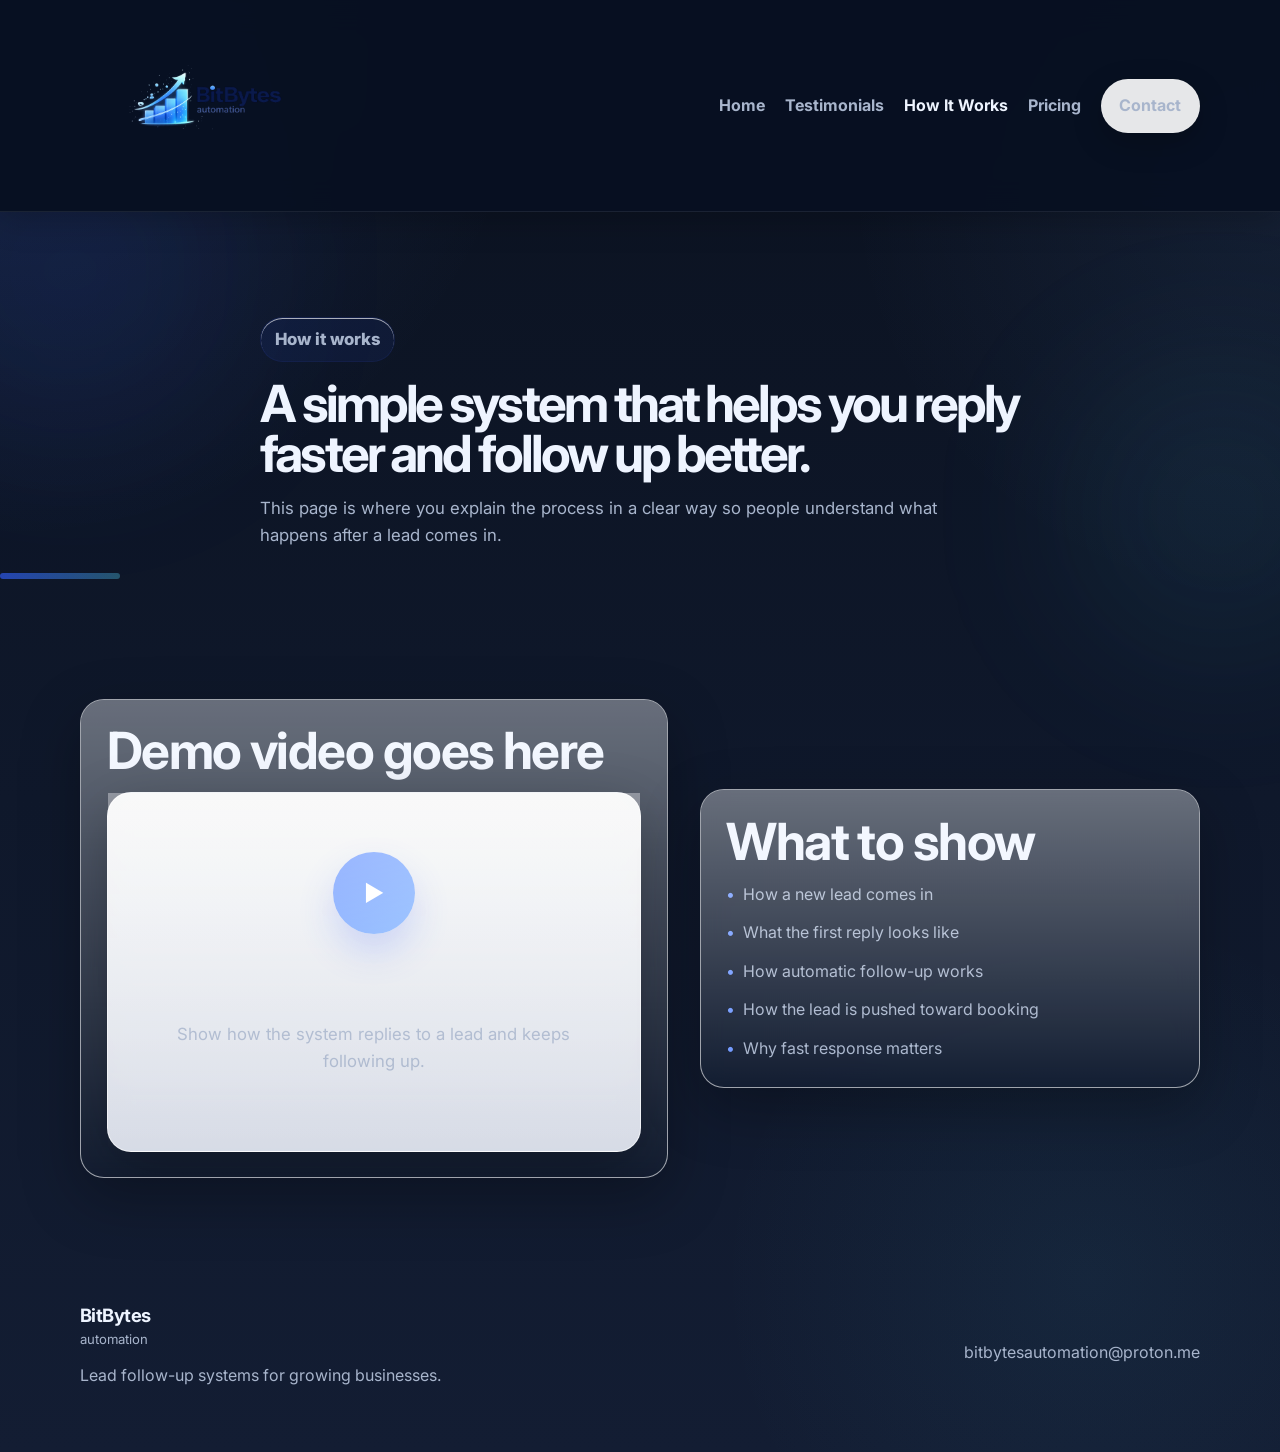
==== case-study.html @ 9798fd9c "Update case-study.html" ====
<!DOCTYPE html>
<html lang="en">
<head>
  <meta charset="UTF-8" />
  <meta name="viewport" content="width=device-width, initial-scale=1.0" />
  <title>How It Works | BitBytes Automation</title>
  <meta name="description" content="See how BitBytes Automation helps businesses reply faster and follow up with new leads automatically." />
  <link rel="preconnect" href="https://fonts.googleapis.com">
  <link rel="preconnect" href="https://fonts.gstatic.com" crossorigin>
  <link href="https://fonts.googleapis.com/css2?family=Inter:wght@400;500;600;700;800&display=swap" rel="stylesheet">
  <link rel="stylesheet" href="assets/css/styles.css" />
</head>
<body>
  <header class="site-header">
    <div class="container nav-wrap">
      <a class="brand" href="index.html" aria-label="BitBytes Automation home">
        <img src="assets/images/logo.png" alt="BitBytes Automation logo" class="brand-logo" />
      </a>
      <nav class="nav">
        <a href="index.html">Home</a>
        <a href="testimonials.html">Testimonials</a>
        <a href="case-study.html" class="active">How It Works</a>
        <a href="pricing.html">Pricing</a>
        <a href="contact.html" class="nav-cta">Contact</a>
</nav>
    </div>
  </header>

  <main class="page-main">
    <section class="page-hero">
      <div class="container narrow">
        <p class="eyebrow">How it works</p>
        <h1>A simple system that helps you reply faster and follow up better.</h1>
        <p>This page is where you explain the process in a clear way so people understand what happens after a lead comes in.</p>
      </div>
    </section>

    <section class="services">
      <div class="container two-col-detail">
        <div class="detail-card">
          <h2>Demo video goes here</h2>
          <div class="video-placeholder tall">
            <div class="play-button">▶</div>
            <p>Show how the system replies to a lead and keeps following up.</p>
          </div>
        </div>
        <div class="detail-card">
          <h2>What to show</h2>
          <ul class="detail-list">
            <li>How a new lead comes in</li>
            <li>What the first reply looks like</li>
            <li>How automatic follow-up works</li>
            <li>How the lead is pushed toward booking</li>
            <li>Why fast response matters</li>
          </ul>
        </div>
      </div>
    </section>
  </main>

  <footer class="site-footer">
    <div class="container footer-wrap">
      <div>
        <strong>BitBytes</strong><span class="footer-sub">automation</span>
        <p>Lead follow-up systems for growing businesses.</p>
      </div>
      <div>
        <p><a href="mailto:bitbytesautomation@proton.me">bitbytesautomation@proton.me</a></p>
      </div>
    </div>
  </footer>

  <script src="assets/js/script.js"></script>
</body>
</html>
---- assets/css/styles.css ----
:root {
  --bg: #0d1424;
  --bg-2: #131d33;
  --surface: rgba(21, 31, 52, 0.74);
  --surface-strong: rgba(21, 31, 52, 0.92);
  --surface-solid: #17233c;
  --text: #eef4ff;
  --muted: #a8b5cc;
  --line: rgba(255, 255, 255, 0.08);
  --line-strong: rgba(255, 255, 255, 0.14);
  --accent: #6e97ff;
  --accent-2: #80b3ff;
  --accent-soft: rgba(110, 151, 255, 0.14);
  --accent-soft-2: rgba(128, 179, 255, 0.16);
  --dark: #0f1727;
  --shadow-sm: 0 10px 30px rgba(0, 0, 0, 0.22);
  --shadow: 0 20px 60px rgba(0, 0, 0, 0.28);
  --shadow-lg: 0 30px 90px rgba(0, 0, 0, 0.35);
  --radius-sm: 16px;
  --radius: 24px;
  --radius-lg: 30px;
  --max-width: 1120px;
}

/* Dark mode toggle removed: site now uses the dark theme by default. */

* {
  box-sizing: border-box;
}

html {
  scroll-behavior: smooth;
}

body {
  margin: 0;
  font-family: 'Inter', sans-serif;
  color: var(--text);
  line-height: 1.6;
  background:
    radial-gradient(circle at 0% 0%, rgba(110, 151, 255, 0.12), transparent 28%),
    radial-gradient(circle at 100% 12%, rgba(128, 179, 255, 0.08), transparent 24%),
    radial-gradient(circle at 85% 88%, rgba(81, 203, 238, 0.06), transparent 22%),
    linear-gradient(180deg, #0b1220 0%, #0f182b 55%, #131d33 100%);
  position: relative;
  overflow-x: hidden;
  transition: background 0.3s ease, color 0.3s ease;
}


body::before,
body::after {
  content: "";
  position: fixed;
  z-index: -1;
  border-radius: 50%;
  pointer-events: none;
  filter: blur(90px);
  opacity: 0.55;
}

body::before {
  width: 340px;
  height: 340px;
  top: 100px;
  left: -100px;
  background: rgba(49, 94, 251, 0.18);
}

body::after {
  width: 300px;
  height: 300px;
  right: -90px;
  top: 360px;
  background: rgba(81, 203, 238, 0.14);
}

img {
  max-width: 100%;
  display: block;
}

a {
  color: inherit;
  text-decoration: none;
}

button,
input,
textarea {
  font: inherit;
}

.container {
  width: min(var(--max-width), calc(100% - 2rem));
  margin: 0 auto;
}

.narrow {
  max-width: 760px;
}

/* 🔥 FIX: made header solid and raised z-index so page content no longer shows through while scrolling */
.site-header {
  position: sticky;
  top: 0;
  z-index: 1000;
  backdrop-filter: blur(16px);
  -webkit-backdrop-filter: blur(16px);
  background: rgba(8, 16, 34, 0.96);
  border-bottom: 1px solid rgba(255, 255, 255, 0.08);
  box-shadow: 0 8px 30px rgba(0, 0, 0, 0.22);
  transition: background 0.3s ease, border-color 0.3s ease, box-shadow 0.3s ease;
}

/* 🔥 FIX: kept the dark header fully solid too so dark mode behaves the same */
/* Dark header override no longer needed because dark theme is the default. */

/* 🔥 FIX: gave the header a stable minimum height so the larger logo doesn't crush the nav */
.nav-wrap {
  display: flex;
  align-items: center;
  justify-content: space-between;
  min-height: 130px;
  padding: 1rem 0;
  gap: 1.25rem;
}

.brand {
  display: inline-flex;
  align-items: center;
  gap: 0.75rem;
  flex-shrink: 0;
}

/* 🔥 FIX: kept the logo large, but toned it down slightly so it stays readable with the navigation */
.brand-logo {
  height: clamp(100px, 14vw, 180px);
  width: auto;
  object-fit: contain;
  animation: logoEntrance 0.8s ease both;
  transition: transform 0.25s ease, filter 0.25s ease, opacity 0.25s ease;
  transform-origin: center;
}

/* 🔥 FIX: slightly softened the hover animation so the big logo doesn't feel jumpy */
.brand:hover .brand-logo {
  transform: translateY(-1px) scale(1.03);
  filter: drop-shadow(0 0 14px rgba(49, 94, 251, 0.45));
}


@keyframes logoEntrance {
  0% {
    opacity: 0;
    transform: translateY(-8px) scale(0.96);
  }
  100% {
    opacity: 1;
    transform: translateY(0) scale(1);
  }
}

.brand-main {
  display: block;
  font-size: 1.7rem;
  font-weight: 800;
  letter-spacing: -0.05em;
  line-height: 1;
}

.brand-sub,
.footer-sub {
  display: block;
  font-size: 0.82rem;
  text-transform: lowercase;
  color: var(--muted);
  margin-top: 0.1rem;
  line-height: 1.1;
}

.nav {
  display: flex;
  align-items: center;
  gap: 1.25rem;
  flex-wrap: wrap;
}

.nav a {
  color: var(--muted);
  font-weight: 700;
  transition: color 0.2s ease, transform 0.2s ease;
}

.nav a:hover {
  color: var(--text);
}

.nav a.active {
  color: var(--text);
}

.nav-cta {
  padding: 0.82rem 1.1rem;
  border-radius: 999px;
  background: rgba(255, 255, 255, 0.9);
  border: 1px solid var(--line);
  box-shadow: var(--shadow-sm);
}


/* Dark mode toggle removed. */

main {
  position: relative;
}

.hero,
.page-hero,
.video-intro,
.services,
.process,
.cta-band {
  padding: 5.5rem 0;
}

/* 🔥 FIX: reduced top padding so the hero doesn't get pushed too far down after the taller header fix */
.hero {
  padding-top: 2rem;
}

.hero-grid,
.intro-wrap,
.two-col-detail,
.contact-layout {
  display: grid;
  grid-template-columns: 1.08fr 0.92fr;
  gap: 2rem;
  align-items: center;
}

.hero h1,
.page-hero h1,
.video-intro h2,
.services h2,
.process h2,
.cta-band h2 {
  font-size: clamp(2.35rem, 5vw, 4.6rem);
  line-height: 0.98;
  letter-spacing: -0.06em;
  margin: 0 0 1rem;
}

.page-hero h1,
.video-intro h2,
.services h2,
.process h2,
.cta-band h2 {
  font-size: clamp(2rem, 4vw, 3.25rem);
}

.hero-copy,
.page-hero .narrow {
  position: relative;
  z-index: 1;
}

.eyebrow,
.section-tag {
  display: inline-flex;
  align-items: center;
  gap: 0.5rem;
  color: var(--accent);
  background: rgba(49, 94, 251, 0.08);
  border: 1px solid rgba(49, 94, 251, 0.08);
  border-radius: 999px;
  padding: 0.5rem 0.85rem;
  font-weight: 800;
  margin-bottom: 1rem;
  box-shadow: inset 0 1px 0 rgba(255, 255, 255, 0.65);
}

.section-tag.light {
  color: rgba(255, 255, 255, 0.95);
  background: rgba(255, 255, 255, 0.08);
  border-color: rgba(255, 255, 255, 0.12);
}

.hero-text,
.page-hero p,
.video-intro p,
.services p,
.process p,
.cta-band p {
  color: var(--muted);
  max-width: 62ch;
  font-size: 1.05rem;
}

.hero-actions {
  display: flex;
  gap: 1rem;
  flex-wrap: wrap;
  margin: 1.9rem 0;
}

.btn {
  display: inline-flex;
  align-items: center;
  justify-content: center;
  padding: 0.98rem 1.35rem;
  border-radius: 999px;
  font-weight: 800;
  border: 1px solid transparent;
  transition: transform 0.2s ease, box-shadow 0.2s ease, background 0.2s ease, border-color 0.2s ease;
  cursor: pointer;
  min-height: 52px;
}

.btn:hover {
  transform: translateY(-2px);
}

.btn-primary {
  background: linear-gradient(135deg, var(--accent), var(--accent-2));
  color: white;
  box-shadow: 0 18px 40px rgba(49, 94, 251, 0.24);
}

.btn-primary:hover {
  box-shadow: 0 24px 45px rgba(49, 94, 251, 0.28);
}

.btn-secondary,
.btn-light {
  background: rgba(255, 255, 255, 0.85);
  color: var(--text);
  border-color: var(--line);
  box-shadow: var(--shadow-sm);
}

.btn-secondary:hover,
.btn-light:hover {
  background: #ffffff;
  border-color: var(--line-strong);
}


.hero-points {
  margin: 1.2rem 0 0;
  padding: 0;
  list-style: none;
  display: grid;
  gap: 0.7rem;
  color: var(--muted);
  font-weight: 500;
}

.hero-points li::before,
.detail-list li::before {
  content: '•';
  color: var(--accent);
  margin-right: 0.5rem;
}

.dashboard-card,
.info-card,
.quote-card,
.detail-card,
.step,
.note-box,
.video-placeholder {
  background: var(--surface);
  border: 1px solid rgba(255, 255, 255, 0.6);
  box-shadow: var(--shadow);
  border-radius: var(--radius);
  backdrop-filter: blur(12px);
  -webkit-backdrop-filter: blur(12px);
  transition: background 0.3s ease, border-color 0.3s ease;
}

.dashboard-card,
.detail-card,
.note-box,
.info-card,
.quote-card,
.step {
  position: relative;
  overflow: hidden;
}

.dashboard-card::before,
.detail-card::before,
.info-card::before,
.quote-card::before,
.step::before,
.note-box::before,
.video-placeholder::before {
  content: "";
  position: absolute;
  inset: 0;
  background: linear-gradient(180deg, rgba(255,255,255,0.36), rgba(255,255,255,0));
  pointer-events: none;
}


.dashboard-card {
  padding: 1.3rem;
}

.dashboard-top {
  display: flex;
  gap: 0.4rem;
  margin-bottom: 1rem;
}

.dot {
  width: 11px;
  height: 11px;
  border-radius: 50%;
  background: rgba(19, 32, 51, 0.15);
}

.metric-grid {
  display: grid;
  grid-template-columns: repeat(2, 1fr);
  gap: 1rem;
}

.metric-box {
  background: rgba(255,255,255,0.82);
  border: 1px solid rgba(19, 32, 51, 0.08);
  padding: 1rem;
  border-radius: 18px;
  box-shadow: inset 0 1px 0 rgba(255,255,255,0.7);
  transition: background 0.3s ease, border-color 0.3s ease;
}


.metric-box strong {
  display: block;
  font-size: 1.2rem;
  margin-top: 0.35rem;
}

.metric-box p {
  margin: 0.5rem 0 0;
  color: var(--muted);
}

.metric-box.wide {
  grid-column: 1 / -1;
}

.metric-label {
  color: var(--muted);
  font-size: 0.95rem;
  font-weight: 700;
}

.cards.three-up,
.steps {
  display: grid;
  grid-template-columns: repeat(3, 1fr);
  gap: 1.35rem;
}

.info-card,
.quote-card,
.step,
.detail-card,
.note-box {
  padding: 1.6rem;
}

.info-card h3,
.step h3,
.detail-card h2,
.quote-card strong {
  margin-top: 0;
  letter-spacing: -0.03em;
}

.quote-card p {
  font-size: 1.02rem;
}

.quote-card strong,
.quote-card span {
  display: block;
}

.quote-card strong {
  margin-top: 1rem;
}

.quote-card span {
  color: var(--muted);
  font-size: 0.95rem;
}

.step span {
  display: inline-flex;
  width: 44px;
  height: 44px;
  align-items: center;
  justify-content: center;
  border-radius: 50%;
  background: var(--accent-soft);
  color: var(--accent);
  font-weight: 800;
  margin-bottom: 0.8rem;
  box-shadow: inset 0 1px 0 rgba(255,255,255,0.6);
}

.video-placeholder {
  min-height: 280px;
  display: grid;
  place-items: center;
  text-align: center;
  padding: 2rem;
  background:
    linear-gradient(180deg, rgba(255,255,255,0.94), rgba(241,245,255,0.88));
}


.video-placeholder.tall {
  min-height: 360px;
}

.play-button {
  width: 82px;
  height: 82px;
  border-radius: 50%;
  display: grid;
  place-items: center;
  background: linear-gradient(135deg, var(--accent), var(--accent-2));
  color: white;
  font-size: 1.4rem;
  margin-bottom: 1rem;
  box-shadow: 0 18px 35px rgba(49, 94, 251, 0.24);
}

.detail-list {
  list-style: none;
  padding: 0;
  margin: 0;
  display: grid;
  gap: 0.8rem;
  color: var(--muted);
}

.contact-form {
  display: grid;
  gap: 1rem;
}

.contact-form label {
  display: grid;
  gap: 0.45rem;
  font-weight: 700;
}

.contact-form input,
.contact-form textarea {
  width: 100%;
  padding: 1rem 1rem;
  border-radius: 16px;
  border: 1px solid var(--line);
  background: rgba(255, 255, 255, 0.88);
  font: inherit;
  color: var(--text);
  transition: border-color 0.2s ease, box-shadow 0.2s ease, background 0.2s ease;
}


.contact-form textarea {
  resize: vertical;
}

.contact-form input:focus,
.contact-form textarea:focus {
  outline: none;
  border-color: rgba(49, 94, 251, 0.38);
  box-shadow: 0 0 0 4px rgba(49, 94, 251, 0.08);
  background: #ffffff;
}


.form-status {
  min-height: 1.5rem;
  margin: 0.25rem 0 0;
  color: var(--muted);
  font-weight: 600;
}

.page-main .page-hero {
  padding-bottom: 2rem;
}

.cta-band {
  background: linear-gradient(135deg, #101b32, #172645 60%, #1d315b 100%);
  color: white;
  position: relative;
  overflow: hidden;
}

.cta-band::before {
  content: "";
  position: absolute;
  width: 320px;
  height: 320px;
  border-radius: 50%;
  background: rgba(74, 134, 255, 0.18);
  right: -100px;
  top: -60px;
  filter: blur(40px);
}

.cta-band-wrap,
.footer-wrap {
  display: flex;
  align-items: center;
  justify-content: space-between;
  gap: 1rem;
}

.site-footer {
  padding: 2.2rem 0 3rem;
}

.site-footer p,
.site-footer a {
  color: var(--muted);
}

.site-footer strong {
  font-size: 1.15rem;
  letter-spacing: -0.03em;
}

.page-hero {
  position: relative;
}

.page-hero::after {
  content: "";
  display: block;
  width: 120px;
  height: 6px;
  border-radius: 999px;
  background: linear-gradient(90deg, rgba(49,94,251,0.65), rgba(81,203,238,0.35));
  margin-top: 1.5rem;
}

@media (max-width: 900px) {
  .hero,
  .page-hero,
  .video-intro,
  .services,
  .process,
  .cta-band {
    padding: 4rem 0;
  }

  .hero-grid,
  .intro-wrap,
  .two-col-detail,
  .contact-layout,
  .cards.three-up,
  .steps,
  .metric-grid {
    grid-template-columns: 1fr;
  }

  .nav-wrap,
  .cta-band-wrap,
  .footer-wrap {
    flex-direction: column;
    align-items: flex-start;
  }

  .nav {
    width: 100%;
    gap: 0.9rem;
  }

  .hero h1,
  .page-hero h1,
  .video-intro h2,
  .services h2,
  .process h2,
  .cta-band h2 {
    line-height: 1.02;
  }

  .metric-box.wide {
    grid-column: auto;
  }
}

@media (max-width: 640px) {
  .container {
    width: min(var(--max-width), calc(100% - 1.25rem));
  }

  .nav {
    flex-wrap: wrap;
  }

  .hero-actions {
    flex-direction: column;
    align-items: stretch;
  }

  .btn {
    width: 100%;
  }

  .nav-cta {
    width: auto;
  }

  .dashboard-card,
  .info-card,
  .quote-card,
  .detail-card,
  .step,
  .note-box,
  .video-placeholder {
    border-radius: 20px;
  }

  /* 🔥 FIX: mobile logo stays large, but is capped lower so it doesn't dominate the whole viewport */
  .brand-logo {
    height: clamp(70px, 18vw, 120px);
  }
}
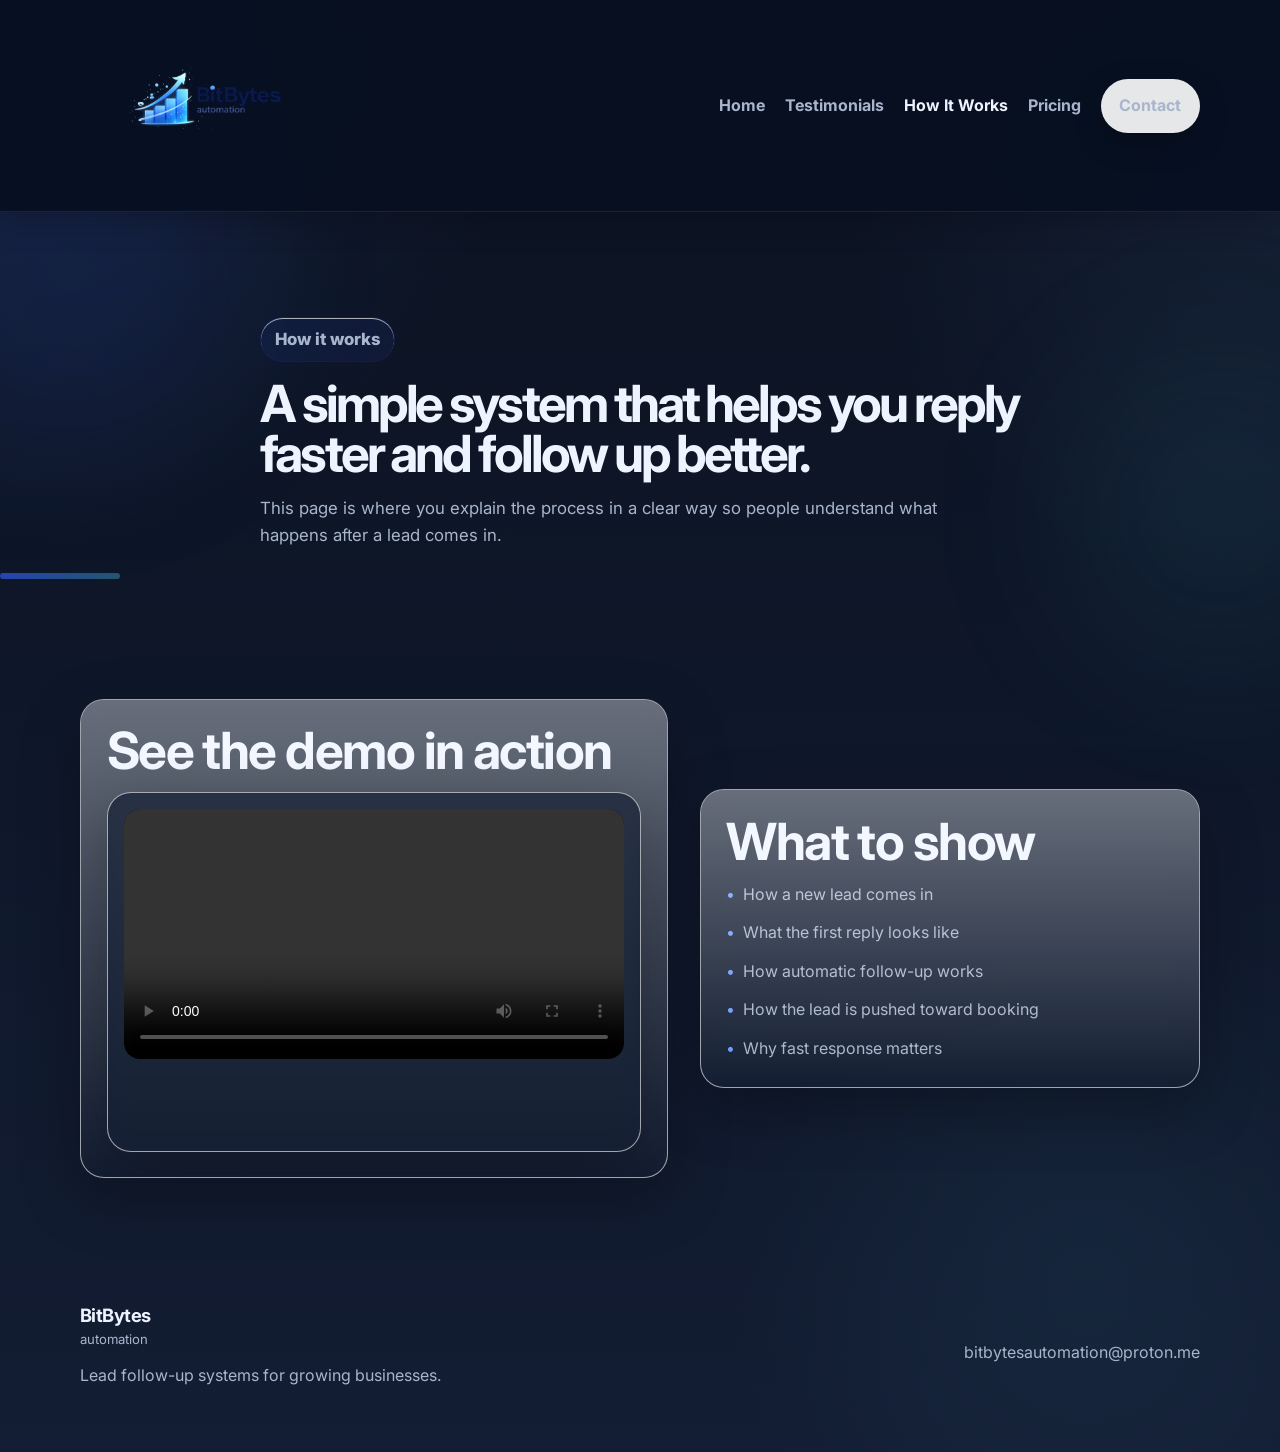
==== commit 06c43ae8: "Update case-study.html" ====
--- a/case-study.html
+++ b/case-study.html
@@ -38,10 +38,12 @@
     <section class="services">
       <div class="container two-col-detail">
         <div class="detail-card">
-          <h2>Demo video goes here</h2>
-          <div class="video-placeholder tall">
-            <div class="play-button">▶</div>
-            <p>Show how the system replies to a lead and keeps following up.</p>
+          <h2>See the demo in action</h2>
+          <div class="video-frame video-frame-tall">
+            <video class="site-video" controls preload="metadata" playsinline>
+              <source src="assets/video/demo.mp4" type="video/mp4" />
+              Your browser does not support the video tag.
+            </video>
           </div>
         </div>
         <div class="detail-card">
--- a/assets/css/styles.css
+++ b/assets/css/styles.css
@@ -736,3 +736,47 @@
     height: clamp(70px, 18vw, 120px);
   }
 }
+
+
+/* Demo video */
+.video-frame {
+  background: var(--surface);
+  border: 1px solid rgba(255, 255, 255, 0.6);
+  box-shadow: var(--shadow);
+  border-radius: var(--radius);
+  backdrop-filter: blur(12px);
+  -webkit-backdrop-filter: blur(12px);
+  padding: 1rem;
+  overflow: hidden;
+}
+
+.video-frame-tall {
+  min-height: 360px;
+}
+
+.site-video {
+  display: block;
+  width: 100%;
+  height: auto;
+  min-height: 240px;
+  border-radius: calc(var(--radius) - 8px);
+  background: #000;
+  box-shadow: inset 0 0 0 1px rgba(255, 255, 255, 0.05);
+}
+
+.site-video:focus-visible {
+  outline: 2px solid var(--accent-2);
+  outline-offset: 3px;
+}
+
+@media (max-width: 640px) {
+  .video-frame {
+    padding: 0.75rem;
+    border-radius: 20px;
+  }
+
+  .site-video {
+    min-height: 200px;
+    border-radius: 14px;
+  }
+}
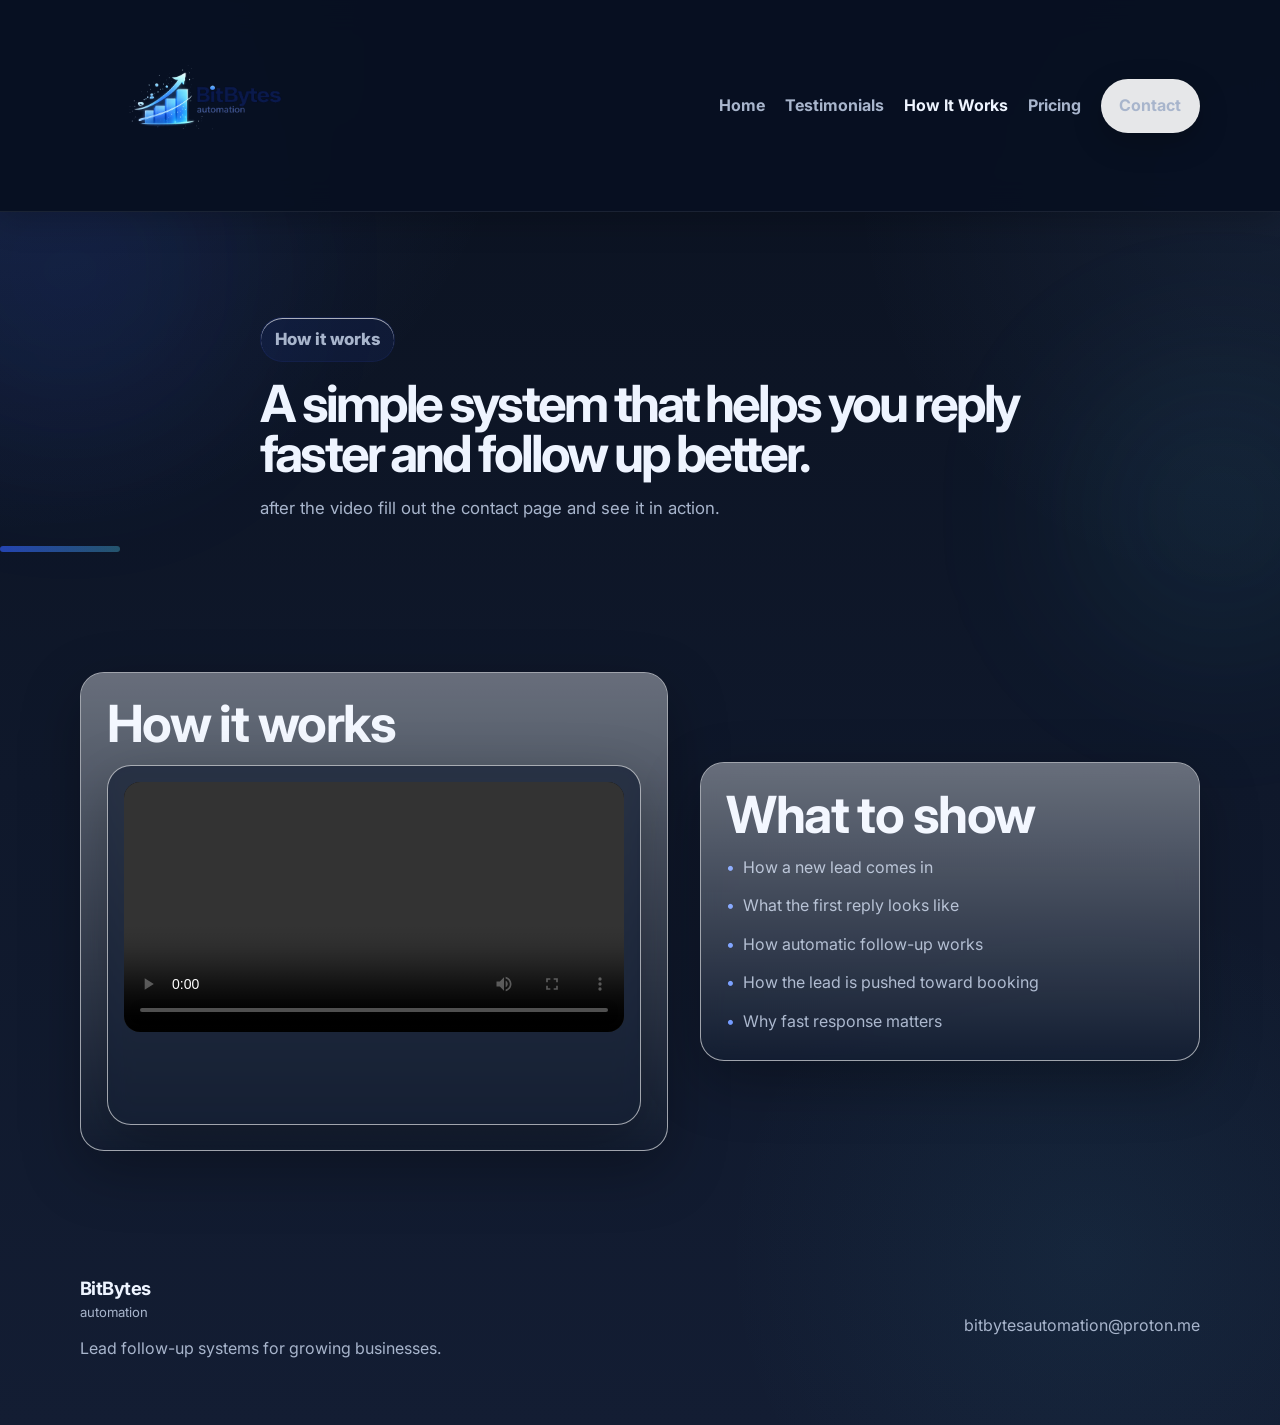
==== commit 78cb4714: "Update case-study.html" ====
--- a/case-study.html
+++ b/case-study.html
@@ -31,14 +31,14 @@
       <div class="container narrow">
         <p class="eyebrow">How it works</p>
         <h1>A simple system that helps you reply faster and follow up better.</h1>
-        <p>This page is where you explain the process in a clear way so people understand what happens after a lead comes in.</p>
+        <p>after the video fill out the contact page and see it in action.</p>
       </div>
     </section>
 
     <section class="services">
       <div class="container two-col-detail">
         <div class="detail-card">
-          <h2>See the demo in action</h2>
+          <h2>How it works</h2>
           <div class="video-frame video-frame-tall">
             <video class="site-video" controls preload="metadata" playsinline>
               <source src="assets/video/demo.mp4" type="video/mp4" />
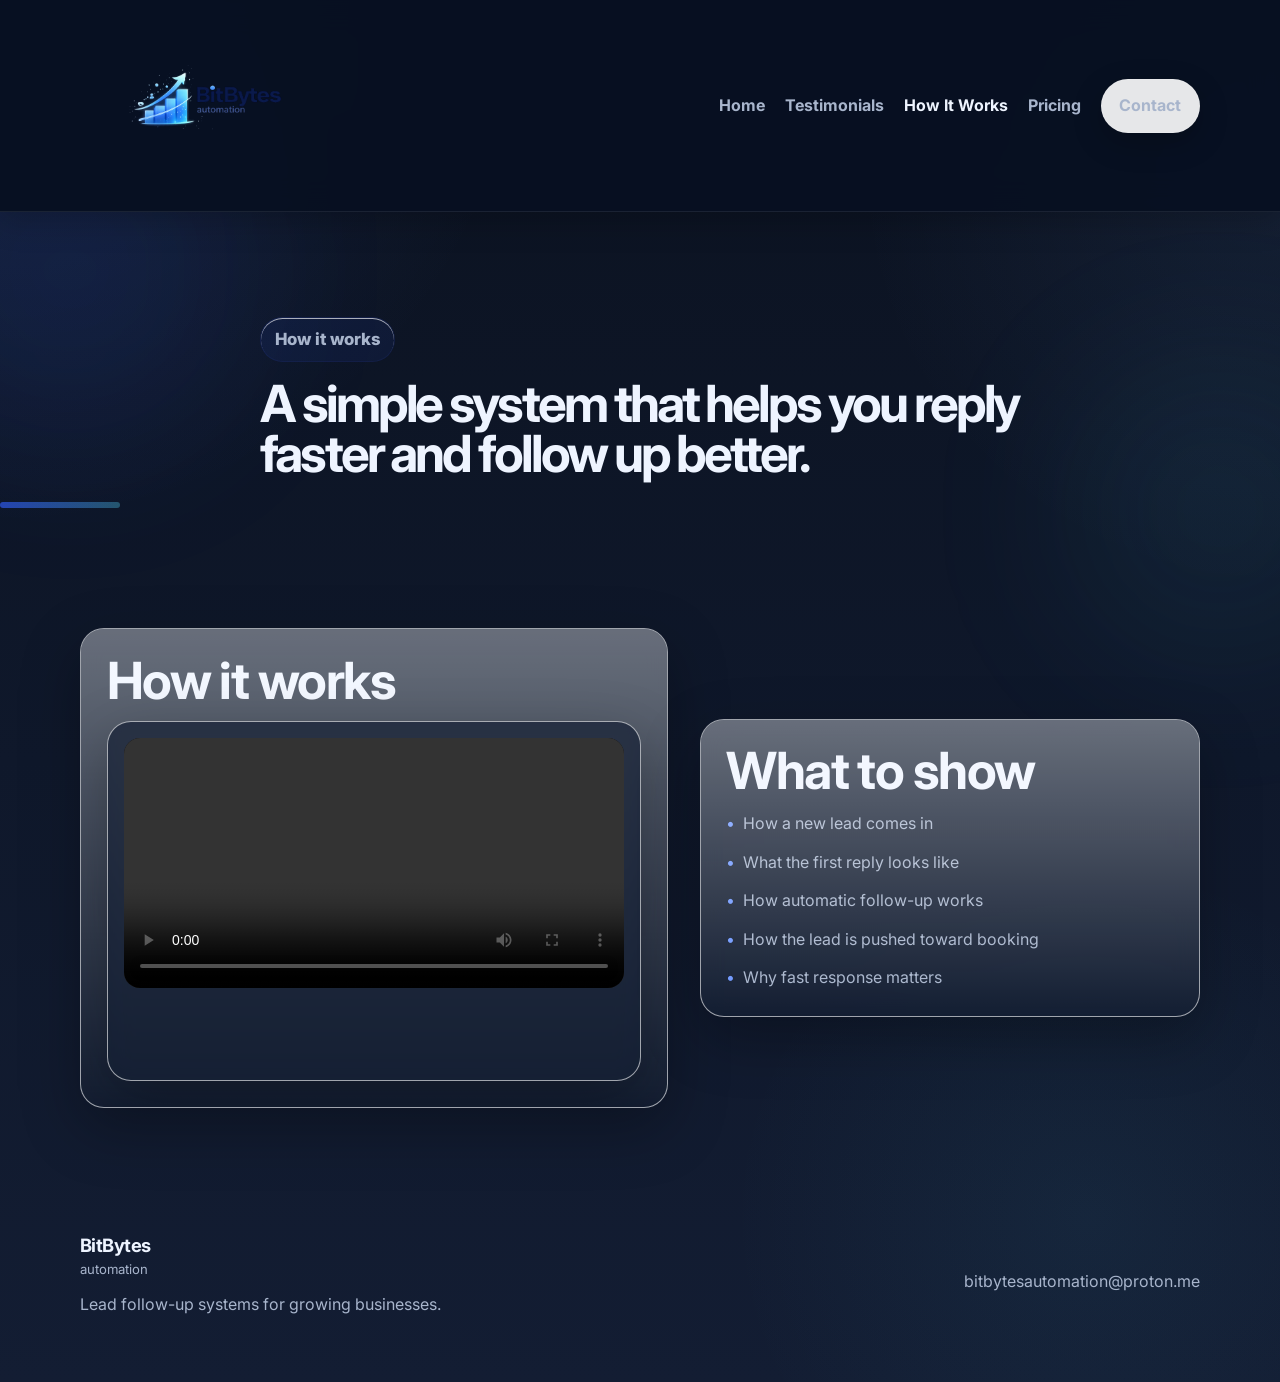
==== commit 3adb7099: "Update case-study.html" ====
--- a/case-study.html
+++ b/case-study.html
@@ -31,7 +31,7 @@
       <div class="container narrow">
         <p class="eyebrow">How it works</p>
         <h1>A simple system that helps you reply faster and follow up better.</h1>
-        <p>after the video fill out the contact page and see it in action.</p>
+        <p></p>
       </div>
     </section>
 
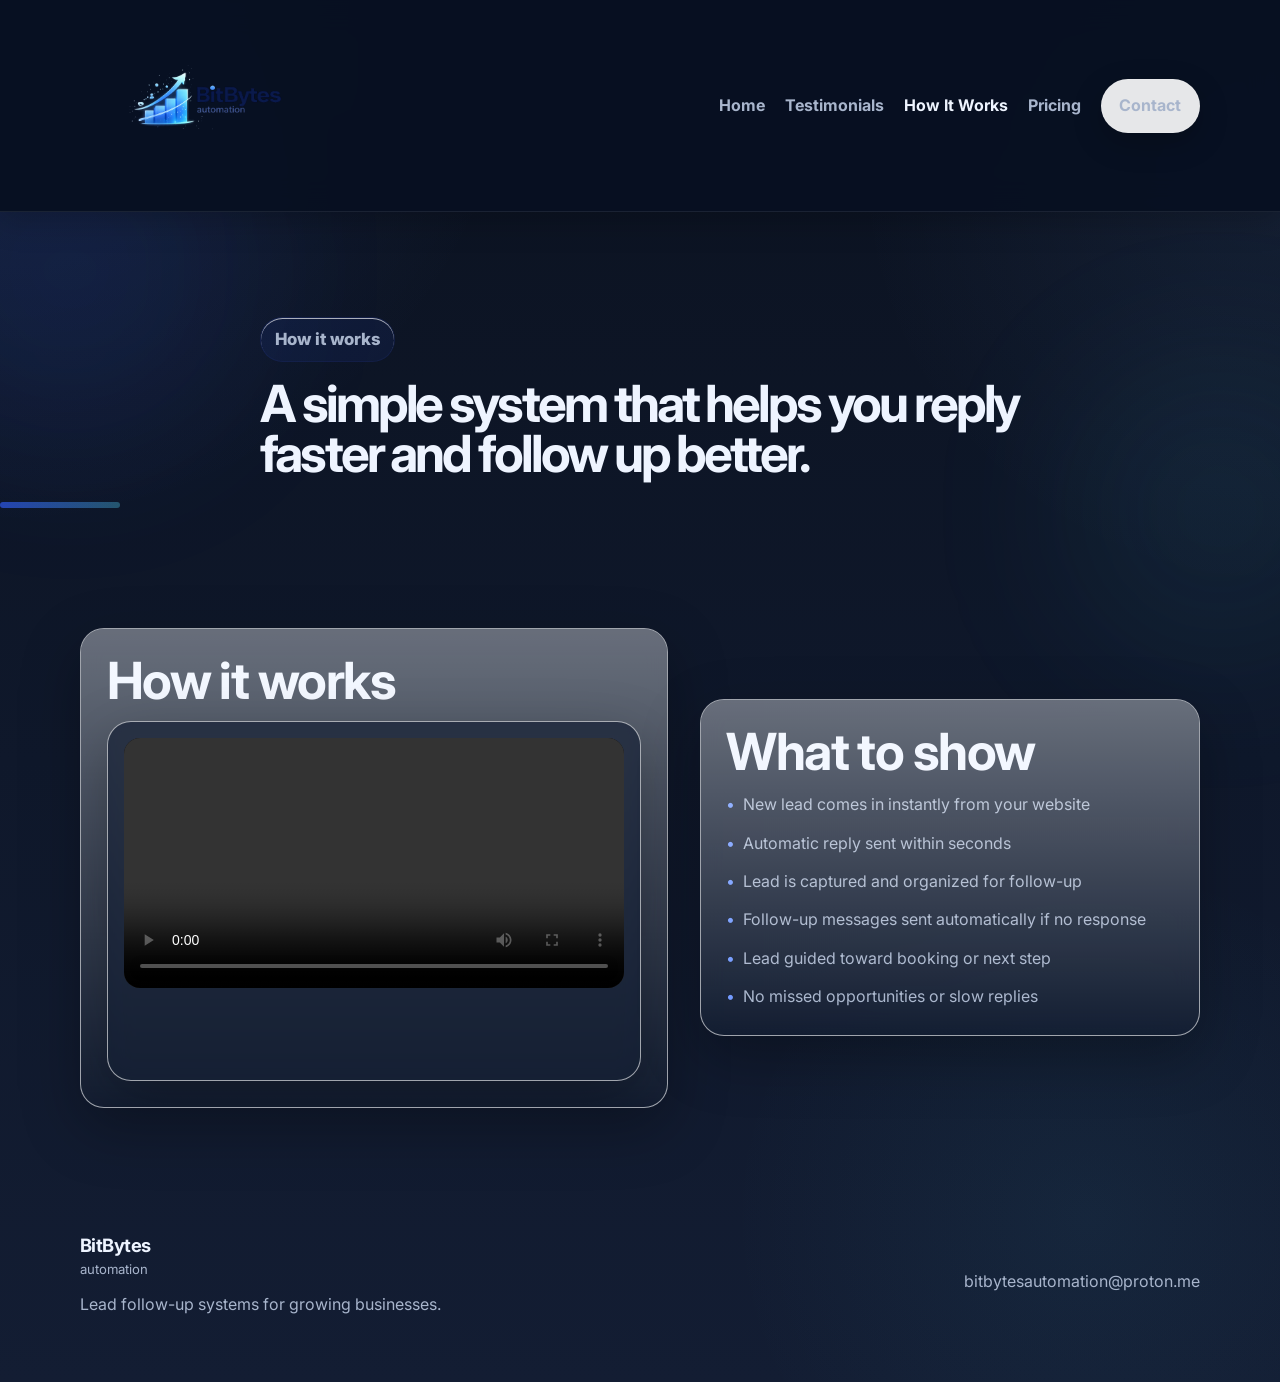
==== commit 7ed7ffcf: "Update case-study.html" ====
--- a/case-study.html
+++ b/case-study.html
@@ -49,11 +49,12 @@
         <div class="detail-card">
           <h2>What to show</h2>
           <ul class="detail-list">
-            <li>How a new lead comes in</li>
-            <li>What the first reply looks like</li>
-            <li>How automatic follow-up works</li>
-            <li>How the lead is pushed toward booking</li>
-            <li>Why fast response matters</li>
+            <li>New lead comes in instantly from your website</li>
+            <li>Automatic reply sent within seconds</li>
+            <li>Lead is captured and organized for follow-up</li>
+            <li>Follow-up messages sent automatically if no response</li>
+            <li>Lead guided toward booking or next step</li>
+            <li>No missed opportunities or slow replies</li>
           </ul>
         </div>
       </div>
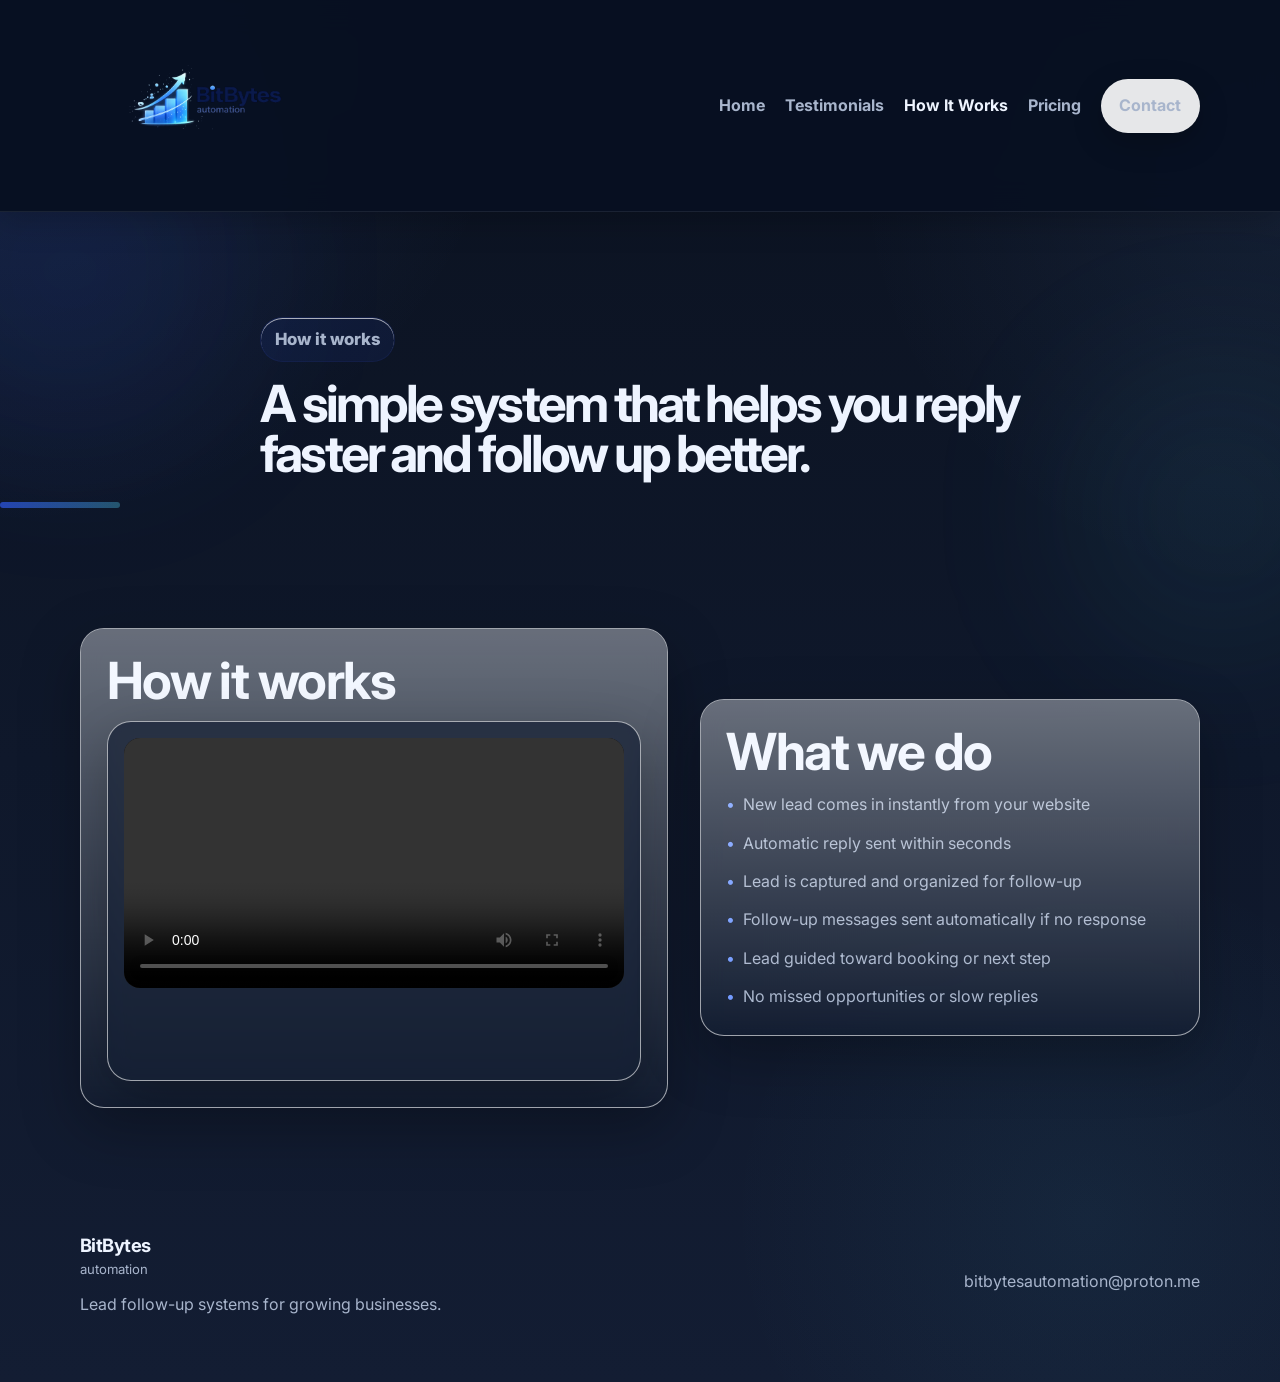
==== commit 57780f55: "Update case-study.html" ====
--- a/case-study.html
+++ b/case-study.html
@@ -47,7 +47,7 @@
           </div>
         </div>
         <div class="detail-card">
-          <h2>What to show</h2>
+          <h2>What we do</h2>
           <ul class="detail-list">
             <li>New lead comes in instantly from your website</li>
             <li>Automatic reply sent within seconds</li>
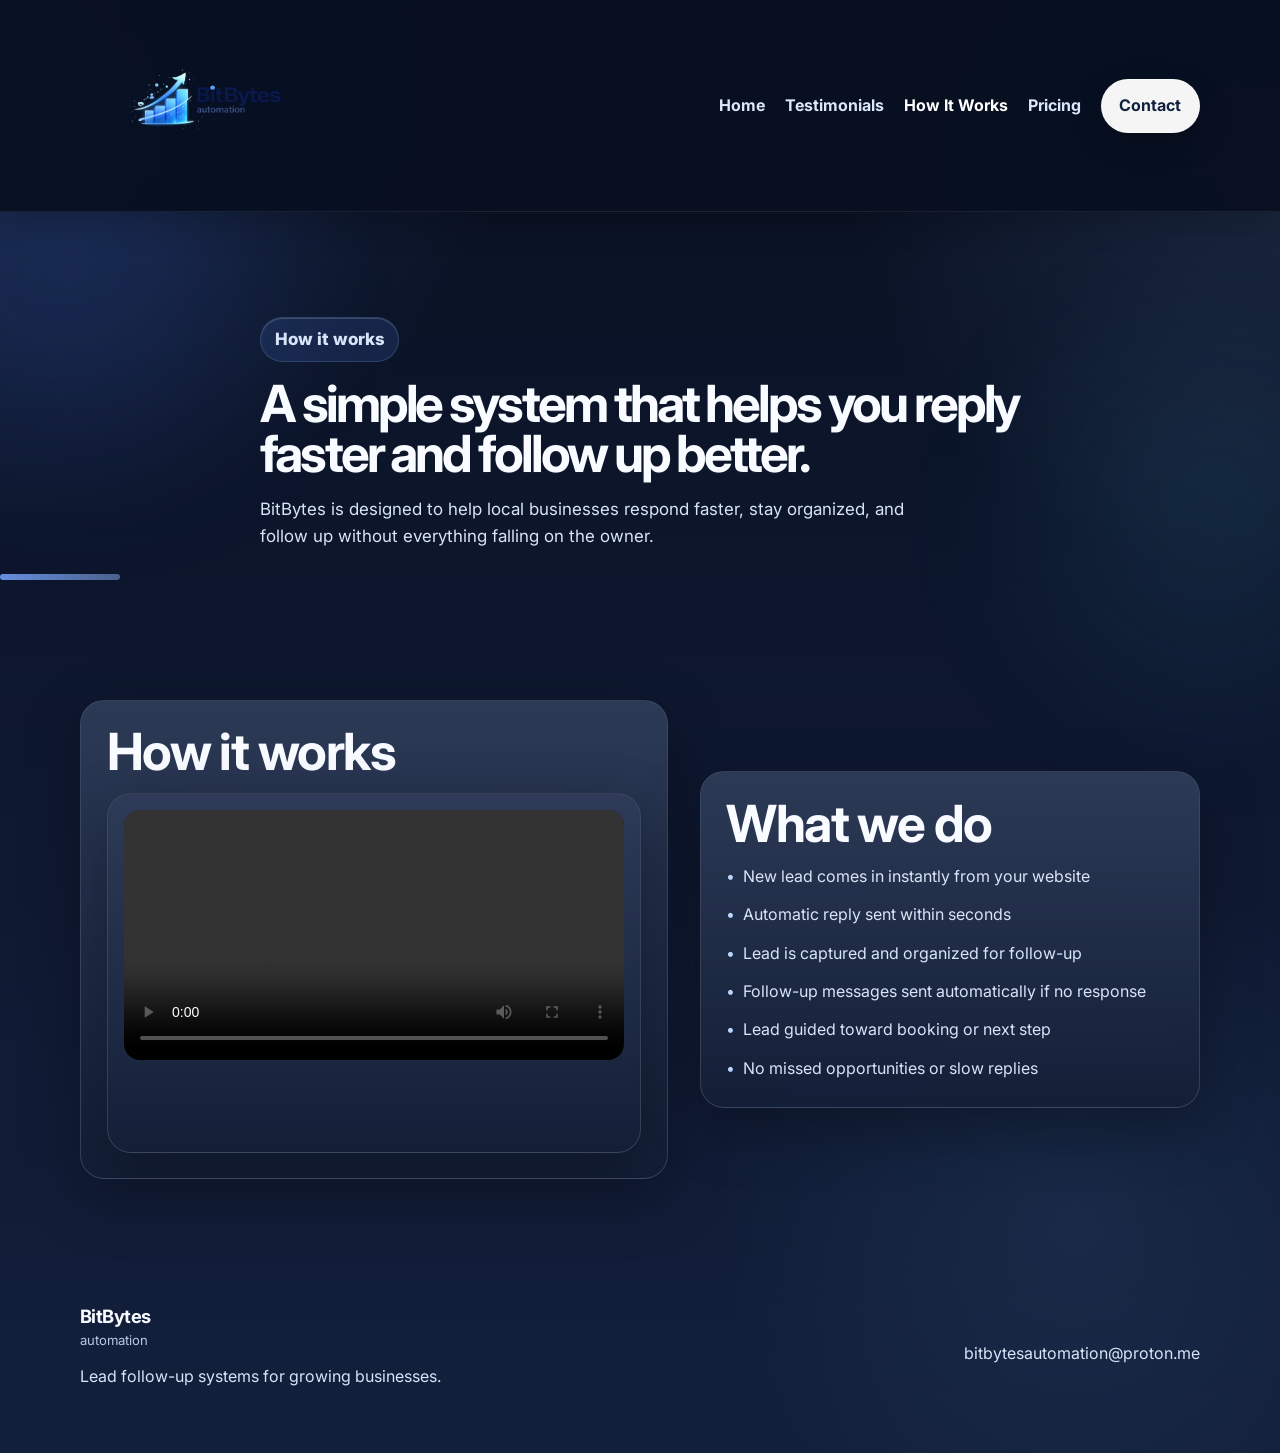
==== commit 4bf91cbd: "Update case-study.html" ====
--- a/case-study.html
+++ b/case-study.html
@@ -31,7 +31,7 @@
       <div class="container narrow">
         <p class="eyebrow">How it works</p>
         <h1>A simple system that helps you reply faster and follow up better.</h1>
-        <p></p>
+        <p>BitBytes is designed to help local businesses respond faster, stay organized, and follow up without everything falling on the owner.</p>
       </div>
     </section>
 
--- a/assets/css/styles.css
+++ b/assets/css/styles.css
@@ -1,28 +1,32 @@
 :root {
-  --bg: #0d1424;
-  --bg-2: #131d33;
-  --surface: rgba(21, 31, 52, 0.74);
-  --surface-strong: rgba(21, 31, 52, 0.92);
-  --surface-solid: #17233c;
-  --text: #eef4ff;
-  --muted: #a8b5cc;
-  --line: rgba(255, 255, 255, 0.08);
-  --line-strong: rgba(255, 255, 255, 0.14);
-  --accent: #6e97ff;
-  --accent-2: #80b3ff;
-  --accent-soft: rgba(110, 151, 255, 0.14);
-  --accent-soft-2: rgba(128, 179, 255, 0.16);
+  --bg: #0b1324;
+  --bg-2: #111c33;
+  --bg-3: #172542;
+  --surface: rgba(20, 31, 55, 0.9);
+  --surface-strong: rgba(24, 38, 67, 0.96);
+  --surface-solid: #1c2d4f;
+  --surface-soft: rgba(255, 255, 255, 0.06);
+  --surface-elevated: rgba(247, 250, 255, 0.96);
+  --text: #f7fbff;
+  --text-strong: #ffffff;
+  --muted: #d8e4f7;
+  --muted-2: #b8c8e6;
+  --line: rgba(255, 255, 255, 0.12);
+  --line-strong: rgba(255, 255, 255, 0.2);
+  --accent: #76a4ff;
+  --accent-2: #97bfff;
+  --accent-3: #b8d3ff;
+  --accent-soft: rgba(118, 164, 255, 0.18);
+  --accent-soft-2: rgba(151, 191, 255, 0.2);
   --dark: #0f1727;
   --shadow-sm: 0 10px 30px rgba(0, 0, 0, 0.22);
-  --shadow: 0 20px 60px rgba(0, 0, 0, 0.28);
-  --shadow-lg: 0 30px 90px rgba(0, 0, 0, 0.35);
+  --shadow: 0 20px 60px rgba(0, 0, 0, 0.3);
+  --shadow-lg: 0 30px 90px rgba(0, 0, 0, 0.38);
   --radius-sm: 16px;
   --radius: 24px;
   --radius-lg: 30px;
   --max-width: 1120px;
 }
-
-/* Dark mode toggle removed: site now uses the dark theme by default. */
 
 * {
   box-sizing: border-box;
@@ -38,15 +42,13 @@
   color: var(--text);
   line-height: 1.6;
   background:
-    radial-gradient(circle at 0% 0%, rgba(110, 151, 255, 0.12), transparent 28%),
-    radial-gradient(circle at 100% 12%, rgba(128, 179, 255, 0.08), transparent 24%),
-    radial-gradient(circle at 85% 88%, rgba(81, 203, 238, 0.06), transparent 22%),
-    linear-gradient(180deg, #0b1220 0%, #0f182b 55%, #131d33 100%);
+    radial-gradient(circle at 0% 0%, rgba(118, 164, 255, 0.18), transparent 28%),
+    radial-gradient(circle at 100% 10%, rgba(151, 191, 255, 0.12), transparent 24%),
+    radial-gradient(circle at 84% 84%, rgba(104, 194, 255, 0.08), transparent 22%),
+    linear-gradient(180deg, #091121 0%, #0e1830 55%, #13203c 100%);
   position: relative;
   overflow-x: hidden;
-  transition: background 0.3s ease, color 0.3s ease;
-}
-
+}
 
 body::before,
 body::after {
@@ -56,23 +58,23 @@
   border-radius: 50%;
   pointer-events: none;
   filter: blur(90px);
-  opacity: 0.55;
+  opacity: 0.58;
 }
 
 body::before {
-  width: 340px;
-  height: 340px;
-  top: 100px;
-  left: -100px;
-  background: rgba(49, 94, 251, 0.18);
+  width: 360px;
+  height: 360px;
+  top: 80px;
+  left: -110px;
+  background: rgba(67, 112, 255, 0.22);
 }
 
 body::after {
-  width: 300px;
-  height: 300px;
+  width: 320px;
+  height: 320px;
   right: -90px;
   top: 360px;
-  background: rgba(81, 203, 238, 0.14);
+  background: rgba(81, 203, 238, 0.16);
 }
 
 img {
@@ -87,7 +89,8 @@
 
 button,
 input,
-textarea {
+textarea,
+select {
   font: inherit;
 }
 
@@ -100,23 +103,17 @@
   max-width: 760px;
 }
 
-/* 🔥 FIX: made header solid and raised z-index so page content no longer shows through while scrolling */
 .site-header {
   position: sticky;
   top: 0;
   z-index: 1000;
-  backdrop-filter: blur(16px);
-  -webkit-backdrop-filter: blur(16px);
+  backdrop-filter: blur(18px);
+  -webkit-backdrop-filter: blur(18px);
   background: rgba(8, 16, 34, 0.96);
   border-bottom: 1px solid rgba(255, 255, 255, 0.08);
   box-shadow: 0 8px 30px rgba(0, 0, 0, 0.22);
-  transition: background 0.3s ease, border-color 0.3s ease, box-shadow 0.3s ease;
-}
-
-/* 🔥 FIX: kept the dark header fully solid too so dark mode behaves the same */
-/* Dark header override no longer needed because dark theme is the default. */
-
-/* 🔥 FIX: gave the header a stable minimum height so the larger logo doesn't crush the nav */
+}
+
 .nav-wrap {
   display: flex;
   align-items: center;
@@ -133,7 +130,6 @@
   flex-shrink: 0;
 }
 
-/* 🔥 FIX: kept the logo large, but toned it down slightly so it stays readable with the navigation */
 .brand-logo {
   height: clamp(100px, 14vw, 180px);
   width: auto;
@@ -143,12 +139,10 @@
   transform-origin: center;
 }
 
-/* 🔥 FIX: slightly softened the hover animation so the big logo doesn't feel jumpy */
 .brand:hover .brand-logo {
   transform: translateY(-1px) scale(1.03);
-  filter: drop-shadow(0 0 14px rgba(49, 94, 251, 0.45));
-}
-
+  filter: drop-shadow(0 0 14px rgba(67, 112, 255, 0.5));
+}
 
 @keyframes logoEntrance {
   0% {
@@ -174,7 +168,7 @@
   display: block;
   font-size: 0.82rem;
   text-transform: lowercase;
-  color: var(--muted);
+  color: var(--muted-2);
   margin-top: 0.1rem;
   line-height: 1.1;
 }
@@ -187,29 +181,30 @@
 }
 
 .nav a {
-  color: var(--muted);
+  color: #dbe7fb;
   font-weight: 700;
-  transition: color 0.2s ease, transform 0.2s ease;
-}
-
-.nav a:hover {
-  color: var(--text);
-}
-
+  transition: color 0.2s ease, transform 0.2s ease, background 0.2s ease;
+}
+
+.nav a:hover,
 .nav a.active {
-  color: var(--text);
+  color: var(--text-strong);
 }
 
 .nav-cta {
   padding: 0.82rem 1.1rem;
   border-radius: 999px;
-  background: rgba(255, 255, 255, 0.9);
-  border: 1px solid var(--line);
+  background: rgba(255, 255, 255, 0.96);
+  color: #11213d !important;
+  border: 1px solid rgba(255, 255, 255, 0.35);
   box-shadow: var(--shadow-sm);
 }
 
-
-/* Dark mode toggle removed. */
+.nav-cta:hover,
+.nav-cta.active {
+  color: #091121 !important;
+  background: #ffffff;
+}
 
 main {
   position: relative;
@@ -224,7 +219,6 @@
   padding: 5.5rem 0;
 }
 
-/* 🔥 FIX: reduced top padding so the hero doesn't get pushed too far down after the taller header fix */
 .hero {
   padding-top: 2rem;
 }
@@ -249,6 +243,8 @@
   line-height: 0.98;
   letter-spacing: -0.06em;
   margin: 0 0 1rem;
+  color: var(--text-strong);
+  text-shadow: 0 1px 0 rgba(255, 255, 255, 0.03);
 }
 
 .page-hero h1,
@@ -270,20 +266,20 @@
   display: inline-flex;
   align-items: center;
   gap: 0.5rem;
-  color: var(--accent);
-  background: rgba(49, 94, 251, 0.08);
-  border: 1px solid rgba(49, 94, 251, 0.08);
+  color: #d7e7ff;
+  background: rgba(89, 133, 255, 0.14);
+  border: 1px solid rgba(151, 191, 255, 0.18);
   border-radius: 999px;
   padding: 0.5rem 0.85rem;
   font-weight: 800;
   margin-bottom: 1rem;
-  box-shadow: inset 0 1px 0 rgba(255, 255, 255, 0.65);
+  box-shadow: inset 0 1px 0 rgba(255, 255, 255, 0.16);
 }
 
 .section-tag.light {
   color: rgba(255, 255, 255, 0.95);
-  background: rgba(255, 255, 255, 0.08);
-  border-color: rgba(255, 255, 255, 0.12);
+  background: rgba(255, 255, 255, 0.1);
+  border-color: rgba(255, 255, 255, 0.15);
 }
 
 .hero-text,
@@ -294,7 +290,7 @@
 .cta-band p {
   color: var(--muted);
   max-width: 62ch;
-  font-size: 1.05rem;
+  font-size: 1.06rem;
 }
 
 .hero-actions {
@@ -312,7 +308,7 @@
   border-radius: 999px;
   font-weight: 800;
   border: 1px solid transparent;
-  transition: transform 0.2s ease, box-shadow 0.2s ease, background 0.2s ease, border-color 0.2s ease;
+  transition: transform 0.2s ease, box-shadow 0.2s ease, background 0.2s ease, border-color 0.2s ease, color 0.2s ease;
   cursor: pointer;
   min-height: 52px;
 }
@@ -324,27 +320,27 @@
 .btn-primary {
   background: linear-gradient(135deg, var(--accent), var(--accent-2));
   color: white;
-  box-shadow: 0 18px 40px rgba(49, 94, 251, 0.24);
+  box-shadow: 0 18px 40px rgba(67, 112, 255, 0.28);
 }
 
 .btn-primary:hover {
-  box-shadow: 0 24px 45px rgba(49, 94, 251, 0.28);
+  box-shadow: 0 24px 45px rgba(67, 112, 255, 0.34);
 }
 
 .btn-secondary,
 .btn-light {
-  background: rgba(255, 255, 255, 0.85);
-  color: var(--text);
-  border-color: var(--line);
+  background: rgba(255, 255, 255, 0.96);
+  color: #10213e;
+  border-color: rgba(255, 255, 255, 0.28);
   box-shadow: var(--shadow-sm);
 }
 
 .btn-secondary:hover,
 .btn-light:hover {
   background: #ffffff;
-  border-color: var(--line-strong);
-}
-
+  color: #091121;
+  border-color: rgba(255, 255, 255, 0.42);
+}
 
 .hero-points {
   margin: 1.2rem 0 0;
@@ -352,14 +348,14 @@
   list-style: none;
   display: grid;
   gap: 0.7rem;
-  color: var(--muted);
+  color: #e5eeff;
   font-weight: 500;
 }
 
 .hero-points li::before,
 .detail-list li::before {
   content: '•';
-  color: var(--accent);
+  color: var(--accent-3);
   margin-right: 0.5rem;
 }
 
@@ -369,14 +365,15 @@
 .detail-card,
 .step,
 .note-box,
-.video-placeholder {
-  background: var(--surface);
-  border: 1px solid rgba(255, 255, 255, 0.6);
+.video-placeholder,
+.video-frame {
+  background: linear-gradient(180deg, rgba(28, 42, 73, 0.95), rgba(20, 31, 55, 0.95));
+  border: 1px solid rgba(255, 255, 255, 0.14);
   box-shadow: var(--shadow);
   border-radius: var(--radius);
   backdrop-filter: blur(12px);
   -webkit-backdrop-filter: blur(12px);
-  transition: background 0.3s ease, border-color 0.3s ease;
+  transition: background 0.3s ease, border-color 0.3s ease, transform 0.2s ease;
 }
 
 .dashboard-card,
@@ -395,14 +392,14 @@
 .quote-card::before,
 .step::before,
 .note-box::before,
-.video-placeholder::before {
+.video-placeholder::before,
+.video-frame::before {
   content: "";
   position: absolute;
   inset: 0;
-  background: linear-gradient(180deg, rgba(255,255,255,0.36), rgba(255,255,255,0));
+  background: linear-gradient(180deg, rgba(255,255,255,0.08), rgba(255,255,255,0));
   pointer-events: none;
 }
-
 
 .dashboard-card {
   padding: 1.3rem;
@@ -418,7 +415,7 @@
   width: 11px;
   height: 11px;
   border-radius: 50%;
-  background: rgba(19, 32, 51, 0.15);
+  background: rgba(223, 234, 255, 0.22);
 }
 
 .metric-grid {
@@ -428,24 +425,28 @@
 }
 
 .metric-box {
-  background: rgba(255,255,255,0.82);
-  border: 1px solid rgba(19, 32, 51, 0.08);
+  background: linear-gradient(180deg, rgba(247, 250, 255, 0.98), rgba(232, 240, 255, 0.95));
+  border: 1px solid rgba(17, 33, 61, 0.08);
   padding: 1rem;
   border-radius: 18px;
-  box-shadow: inset 0 1px 0 rgba(255,255,255,0.7);
-  transition: background 0.3s ease, border-color 0.3s ease;
-}
-
+  box-shadow: inset 0 1px 0 rgba(255,255,255,0.9);
+}
+
+.metric-box strong,
+.metric-box p,
+.metric-label {
+  color: #142543;
+}
 
 .metric-box strong {
   display: block;
   font-size: 1.2rem;
   margin-top: 0.35rem;
+  line-height: 1.3;
 }
 
 .metric-box p {
   margin: 0.5rem 0 0;
-  color: var(--muted);
 }
 
 .metric-box.wide {
@@ -453,9 +454,8 @@
 }
 
 .metric-label {
-  color: var(--muted);
   font-size: 0.95rem;
-  font-weight: 700;
+  font-weight: 800;
 }
 
 .cards.three-up,
@@ -483,6 +483,7 @@
 
 .quote-card p {
   font-size: 1.02rem;
+  color: #ecf4ff;
 }
 
 .quote-card strong,
@@ -492,10 +493,11 @@
 
 .quote-card strong {
   margin-top: 1rem;
+  color: var(--text-strong);
 }
 
 .quote-card span {
-  color: var(--muted);
+  color: var(--muted-2);
   font-size: 0.95rem;
 }
 
@@ -507,10 +509,10 @@
   justify-content: center;
   border-radius: 50%;
   background: var(--accent-soft);
-  color: var(--accent);
+  color: #e8f0ff;
   font-weight: 800;
   margin-bottom: 0.8rem;
-  box-shadow: inset 0 1px 0 rgba(255,255,255,0.6);
+  box-shadow: inset 0 1px 0 rgba(255,255,255,0.14);
 }
 
 .video-placeholder {
@@ -519,10 +521,8 @@
   place-items: center;
   text-align: center;
   padding: 2rem;
-  background:
-    linear-gradient(180deg, rgba(255,255,255,0.94), rgba(241,245,255,0.88));
-}
-
+  background: linear-gradient(180deg, rgba(243, 247, 255, 0.98), rgba(229, 238, 255, 0.94));
+}
 
 .video-placeholder.tall {
   min-height: 360px;
@@ -538,7 +538,7 @@
   color: white;
   font-size: 1.4rem;
   margin-bottom: 1rem;
-  box-shadow: 0 18px 35px rgba(49, 94, 251, 0.24);
+  box-shadow: 0 18px 35px rgba(67, 112, 255, 0.24);
 }
 
 .detail-list {
@@ -547,7 +547,7 @@
   margin: 0;
   display: grid;
   gap: 0.8rem;
-  color: var(--muted);
+  color: #e6efff;
 }
 
 .contact-form {
@@ -559,39 +559,78 @@
   display: grid;
   gap: 0.45rem;
   font-weight: 700;
+  color: #f6fbff;
 }
 
 .contact-form input,
-.contact-form textarea {
+.contact-form textarea,
+.contact-form select {
   width: 100%;
   padding: 1rem 1rem;
   border-radius: 16px;
-  border: 1px solid var(--line);
-  background: rgba(255, 255, 255, 0.88);
-  font: inherit;
-  color: var(--text);
-  transition: border-color 0.2s ease, box-shadow 0.2s ease, background 0.2s ease;
-}
-
+  border: 1px solid rgba(255, 255, 255, 0.16);
+  background: rgba(245, 249, 255, 0.98);
+  color: #122240;
+  caret-color: #122240;
+  box-shadow: inset 0 1px 0 rgba(255, 255, 255, 0.92);
+  transition: border-color 0.2s ease, box-shadow 0.2s ease, background 0.2s ease, color 0.2s ease;
+}
+
+.contact-form input::placeholder,
+.contact-form textarea::placeholder {
+  color: rgba(18, 34, 64, 0.5);
+}
+
+.contact-form select {
+  appearance: none;
+  -webkit-appearance: none;
+  -moz-appearance: none;
+}
 
 .contact-form textarea {
   resize: vertical;
 }
 
 .contact-form input:focus,
-.contact-form textarea:focus {
+.contact-form textarea:focus,
+.contact-form select:focus {
   outline: none;
-  border-color: rgba(49, 94, 251, 0.38);
-  box-shadow: 0 0 0 4px rgba(49, 94, 251, 0.08);
+  border-color: rgba(118, 164, 255, 0.9);
+  box-shadow: 0 0 0 4px rgba(67, 112, 255, 0.14);
   background: #ffffff;
-}
-
+  color: #091121;
+}
 
 .form-status {
   min-height: 1.5rem;
   margin: 0.25rem 0 0;
+  color: #e1ebff;
+  font-weight: 600;
+}
+
+.services p,
+.process p,
+.page-hero p,
+.video-intro p,
+.hero-text,
+.detail-list,
+.quote-card p,
+.site-footer p,
+.site-footer a {
   color: var(--muted);
-  font-weight: 600;
+}
+
+.detail-card h2,
+.info-card h3,
+.step h3,
+.quote-card strong,
+.contact-form label,
+.page-hero h1,
+.services h2,
+.process h2,
+.video-intro h2,
+.cta-band h2 {
+  color: #f8fbff;
 }
 
 .page-main .page-hero {
@@ -599,7 +638,7 @@
 }
 
 .cta-band {
-  background: linear-gradient(135deg, #101b32, #172645 60%, #1d315b 100%);
+  background: linear-gradient(135deg, #122140, #1a2d55 60%, #244174 100%);
   color: white;
   position: relative;
   overflow: hidden;
@@ -611,7 +650,7 @@
   width: 320px;
   height: 320px;
   border-radius: 50%;
-  background: rgba(74, 134, 255, 0.18);
+  background: rgba(93, 148, 255, 0.18);
   right: -100px;
   top: -60px;
   filter: blur(40px);
@@ -649,8 +688,49 @@
   width: 120px;
   height: 6px;
   border-radius: 999px;
-  background: linear-gradient(90deg, rgba(49,94,251,0.65), rgba(81,203,238,0.35));
+  background: linear-gradient(90deg, rgba(118,164,255,0.85), rgba(151,191,255,0.45));
   margin-top: 1.5rem;
+}
+
+.video-frame {
+  padding: 1rem;
+  overflow: hidden;
+}
+
+.video-frame-tall {
+  min-height: 360px;
+}
+
+.site-video {
+  display: block;
+  width: 100%;
+  height: auto;
+  min-height: 240px;
+  border-radius: calc(var(--radius) - 8px);
+  background: #000;
+  box-shadow: inset 0 0 0 1px rgba(255, 255, 255, 0.05);
+}
+
+.site-video:focus-visible {
+  outline: 2px solid var(--accent-2);
+  outline-offset: 3px;
+}
+
+.note-box strong,
+.detail-card strong,
+.services strong,
+.process strong {
+  color: #ffffff;
+}
+
+::-moz-selection {
+  background: rgba(118, 164, 255, 0.32);
+  color: #fff;
+}
+
+::selection {
+  background: rgba(118, 164, 255, 0.32);
+  color: #fff;
 }
 
 @media (max-width: 900px) {
@@ -727,52 +807,17 @@
   .detail-card,
   .step,
   .note-box,
-  .video-placeholder {
+  .video-placeholder,
+  .video-frame {
     border-radius: 20px;
   }
 
-  /* 🔥 FIX: mobile logo stays large, but is capped lower so it doesn't dominate the whole viewport */
   .brand-logo {
     height: clamp(70px, 18vw, 120px);
   }
-}
-
-
-/* Demo video */
-.video-frame {
-  background: var(--surface);
-  border: 1px solid rgba(255, 255, 255, 0.6);
-  box-shadow: var(--shadow);
-  border-radius: var(--radius);
-  backdrop-filter: blur(12px);
-  -webkit-backdrop-filter: blur(12px);
-  padding: 1rem;
-  overflow: hidden;
-}
-
-.video-frame-tall {
-  min-height: 360px;
-}
-
-.site-video {
-  display: block;
-  width: 100%;
-  height: auto;
-  min-height: 240px;
-  border-radius: calc(var(--radius) - 8px);
-  background: #000;
-  box-shadow: inset 0 0 0 1px rgba(255, 255, 255, 0.05);
-}
-
-.site-video:focus-visible {
-  outline: 2px solid var(--accent-2);
-  outline-offset: 3px;
-}
-
-@media (max-width: 640px) {
+
   .video-frame {
     padding: 0.75rem;
-    border-radius: 20px;
   }
 
   .site-video {
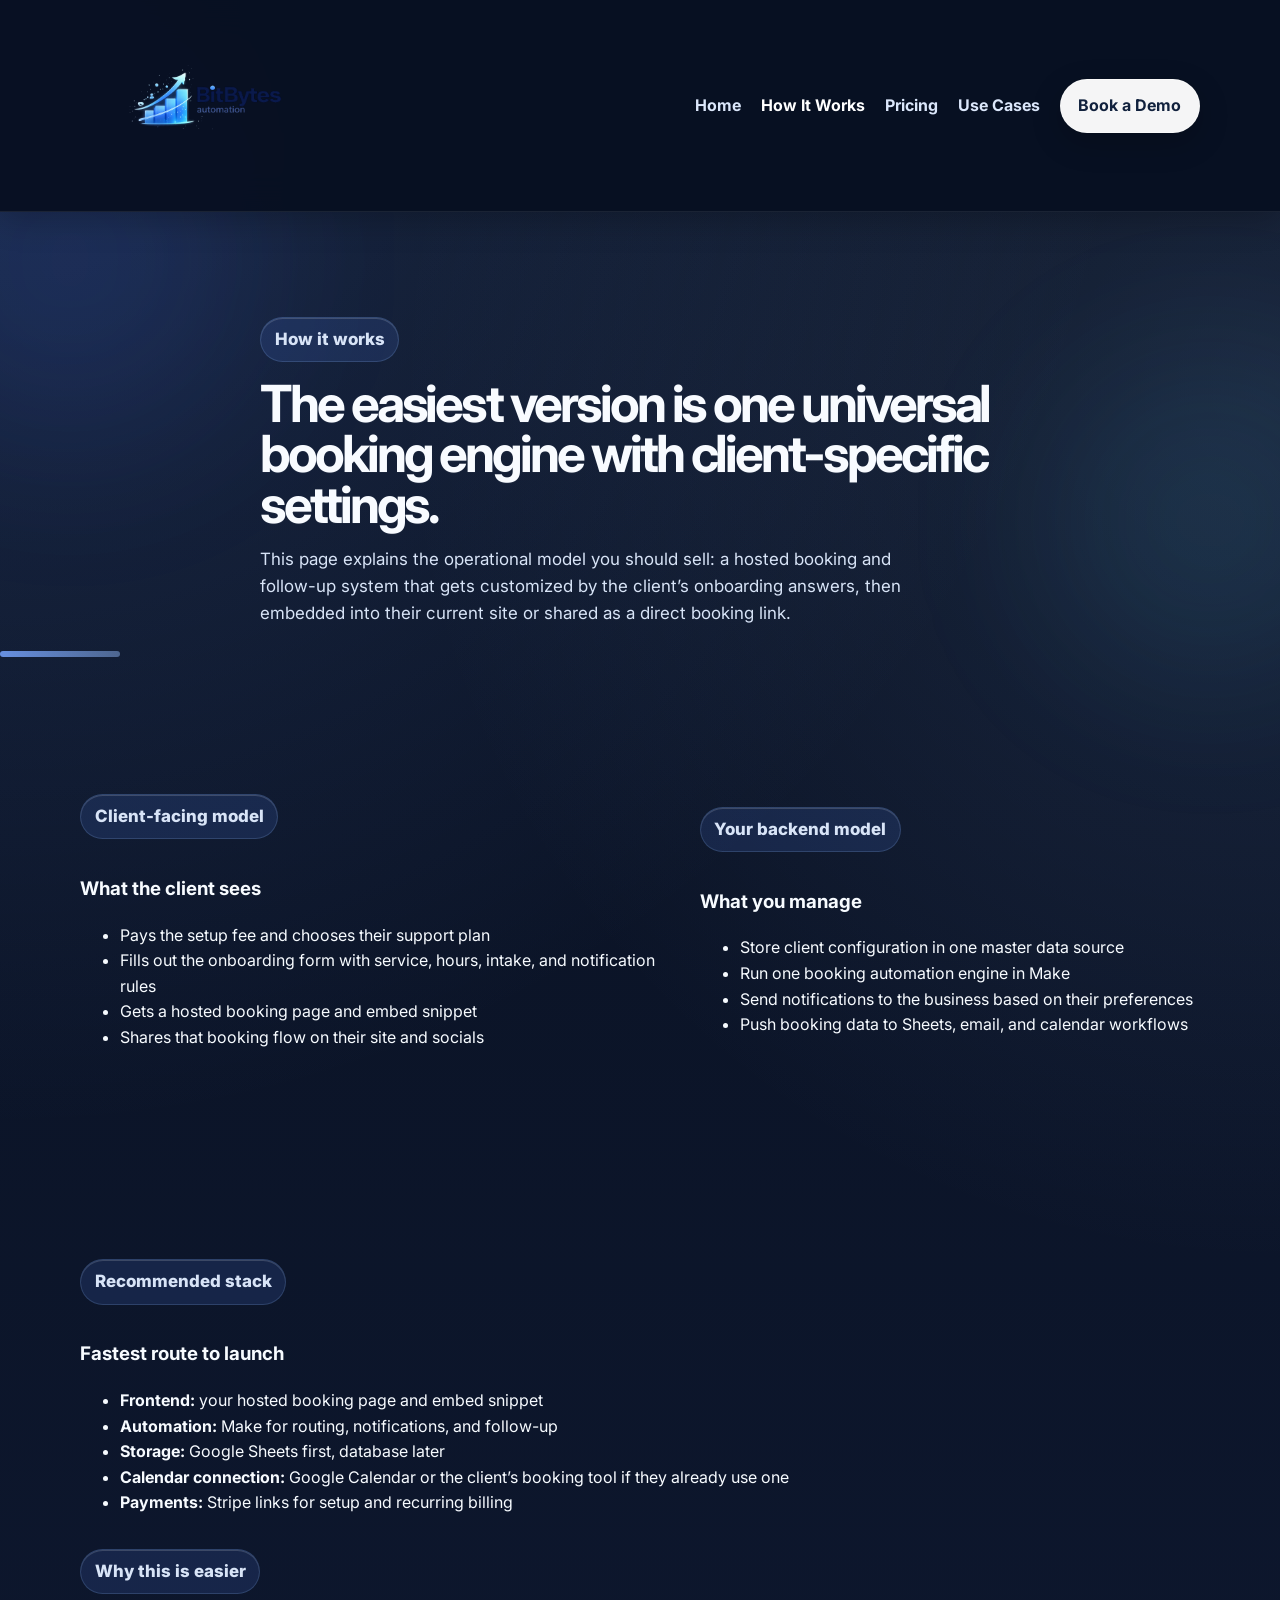
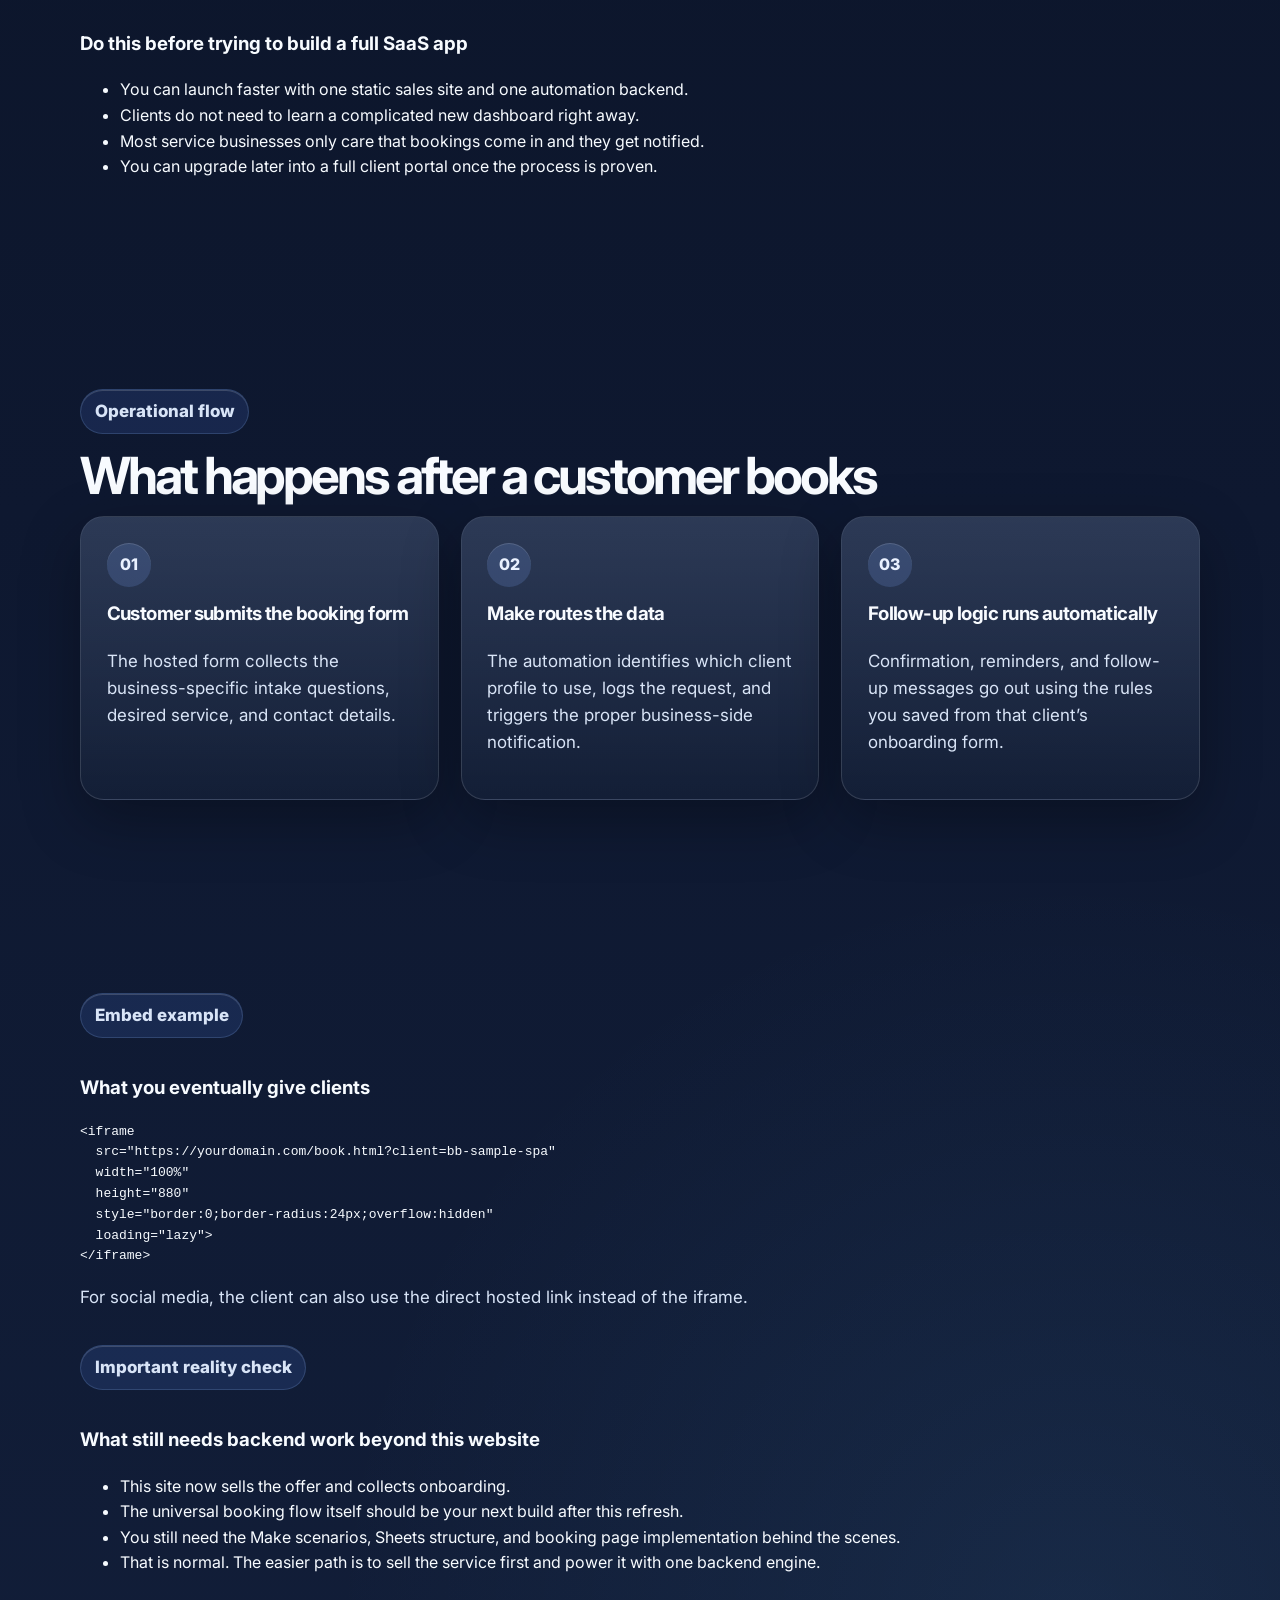
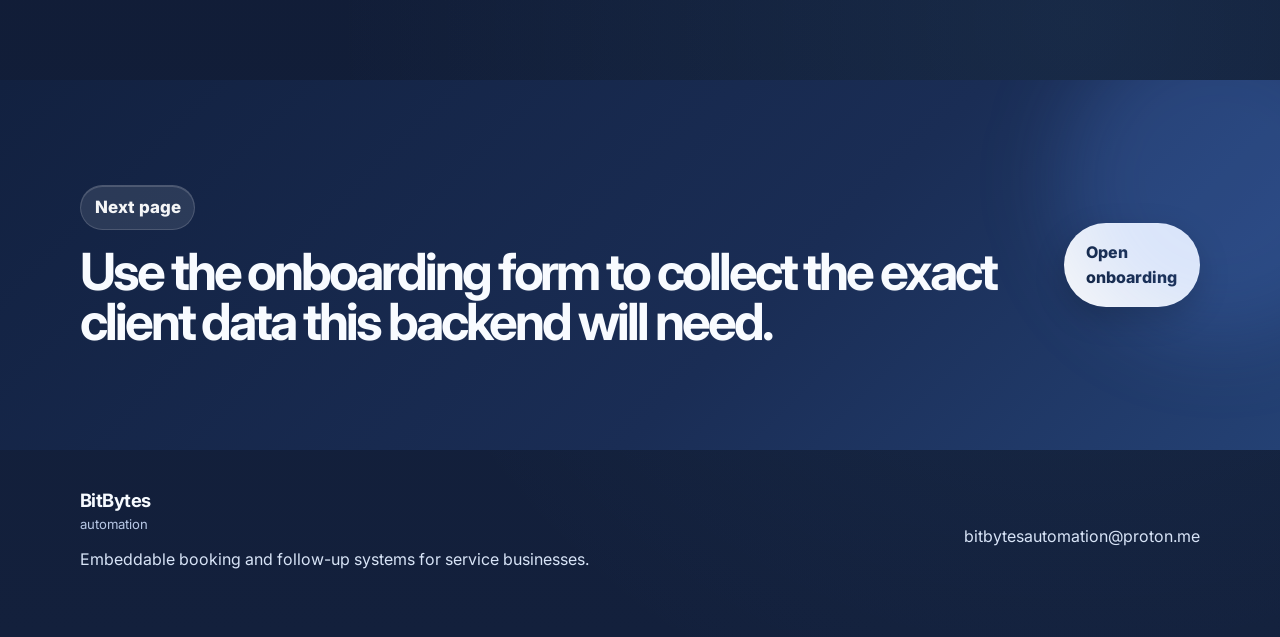
==== commit 2917c70c: "Update case-study.html" ====
--- a/case-study.html
+++ b/case-study.html
@@ -4,7 +4,7 @@
   <meta charset="UTF-8" />
   <meta name="viewport" content="width=device-width, initial-scale=1.0" />
   <title>How It Works | BitBytes Automation</title>
-  <meta name="description" content="See how BitBytes Automation helps businesses reply faster and follow up with new leads automatically." />
+  <meta name="description" content="How the BitBytes universal booking system works from client onboarding to customer booking and business notifications." />
   <link rel="preconnect" href="https://fonts.googleapis.com">
   <link rel="preconnect" href="https://fonts.gstatic.com" crossorigin>
   <link href="https://fonts.googleapis.com/css2?family=Inter:wght@400;500;600;700;800&display=swap" rel="stylesheet">
@@ -18,11 +18,11 @@
       </a>
       <nav class="nav">
         <a href="index.html">Home</a>
-        <a href="testimonials.html">Testimonials</a>
         <a href="case-study.html" class="active">How It Works</a>
         <a href="pricing.html">Pricing</a>
-        <a href="contact.html" class="nav-cta">Contact</a>
-</nav>
+        <a href="testimonials.html">Use Cases</a>
+        <a href="contact.html" class="nav-cta">Book a Demo</a>
+      </nav>
     </div>
   </header>
 
@@ -30,33 +30,128 @@
     <section class="page-hero">
       <div class="container narrow">
         <p class="eyebrow">How it works</p>
-        <h1>A simple system that helps you reply faster and follow up better.</h1>
-        <p>BitBytes is designed to help local businesses respond faster, stay organized, and follow up without everything falling on the owner.</p>
+        <h1>The easiest version is one universal booking engine with client-specific settings.</h1>
+        <p>
+          This page explains the operational model you should sell: a hosted booking and follow-up system that gets customized by the client’s onboarding answers,
+          then embedded into their current site or shared as a direct booking link.
+        </p>
       </div>
     </section>
 
     <section class="services">
       <div class="container two-col-detail">
-        <div class="detail-card">
-          <h2>How it works</h2>
-          <div class="video-frame video-frame-tall">
-            <video class="site-video" controls preload="metadata" playsinline>
-              <source src="assets/video/demo.mp4" type="video/mp4" />
-              Your browser does not support the video tag.
-            </video>
-          </div>
-        </div>
-        <div class="detail-card">
-          <h2>What we do</h2>
-          <ul class="detail-list">
-            <li>New lead comes in instantly from your website</li>
-            <li>Automatic reply sent within seconds</li>
-            <li>Lead is captured and organized for follow-up</li>
-            <li>Follow-up messages sent automatically if no response</li>
-            <li>Lead guided toward booking or next step</li>
-            <li>No missed opportunities or slow replies</li>
+        <div class="flow-card">
+          <p class="section-tag">Client-facing model</p>
+          <h3>What the client sees</h3>
+          <ul class="flow-list">
+            <li>Pays the setup fee and chooses their support plan</li>
+            <li>Fills out the onboarding form with service, hours, intake, and notification rules</li>
+            <li>Gets a hosted booking page and embed snippet</li>
+            <li>Shares that booking flow on their site and socials</li>
           </ul>
         </div>
+        <div class="flow-card">
+          <p class="section-tag">Your backend model</p>
+          <h3>What you manage</h3>
+          <ul class="flow-list">
+            <li>Store client configuration in one master data source</li>
+            <li>Run one booking automation engine in Make</li>
+            <li>Send notifications to the business based on their preferences</li>
+            <li>Push booking data to Sheets, email, and calendar workflows</li>
+          </ul>
+        </div>
+      </div>
+    </section>
+
+    <section class="video-intro">
+      <div class="container info-split">
+        <div class="flow-card">
+          <p class="section-tag">Recommended stack</p>
+          <h3>Fastest route to launch</h3>
+          <ul class="flow-list">
+            <li><strong>Frontend:</strong> your hosted booking page and embed snippet</li>
+            <li><strong>Automation:</strong> Make for routing, notifications, and follow-up</li>
+            <li><strong>Storage:</strong> Google Sheets first, database later</li>
+            <li><strong>Calendar connection:</strong> Google Calendar or the client’s booking tool if they already use one</li>
+            <li><strong>Payments:</strong> Stripe links for setup and recurring billing</li>
+          </ul>
+        </div>
+        <div class="flow-card">
+          <p class="section-tag">Why this is easier</p>
+          <h3>Do this before trying to build a full SaaS app</h3>
+          <ul class="flow-list">
+            <li>You can launch faster with one static sales site and one automation backend.</li>
+            <li>Clients do not need to learn a complicated new dashboard right away.</li>
+            <li>Most service businesses only care that bookings come in and they get notified.</li>
+            <li>You can upgrade later into a full client portal once the process is proven.</li>
+          </ul>
+        </div>
+      </div>
+    </section>
+
+    <section class="services">
+      <div class="container">
+        <div class="section-heading">
+          <p class="section-tag">Operational flow</p>
+          <h2>What happens after a customer books</h2>
+        </div>
+
+        <div class="steps">
+          <article class="step">
+            <span>01</span>
+            <h3>Customer submits the booking form</h3>
+            <p>The hosted form collects the business-specific intake questions, desired service, and contact details.</p>
+          </article>
+          <article class="step">
+            <span>02</span>
+            <h3>Make routes the data</h3>
+            <p>The automation identifies which client profile to use, logs the request, and triggers the proper business-side notification.</p>
+          </article>
+          <article class="step">
+            <span>03</span>
+            <h3>Follow-up logic runs automatically</h3>
+            <p>Confirmation, reminders, and follow-up messages go out using the rules you saved from that client’s onboarding form.</p>
+          </article>
+        </div>
+      </div>
+    </section>
+
+    <section class="services">
+      <div class="container info-split">
+        <div class="flow-card">
+          <p class="section-tag">Embed example</p>
+          <h3>What you eventually give clients</h3>
+          <div class="embed-box">
+            <pre class="code-block">&lt;iframe
+  src="https://yourdomain.com/book.html?client=bb-sample-spa"
+  width="100%"
+  height="880"
+  style="border:0;border-radius:24px;overflow:hidden"
+  loading="lazy"&gt;
+&lt;/iframe&gt;</pre>
+          </div>
+          <p class="mini-note">For social media, the client can also use the direct hosted link instead of the iframe.</p>
+        </div>
+        <div class="flow-card">
+          <p class="section-tag">Important reality check</p>
+          <h3>What still needs backend work beyond this website</h3>
+          <ul class="flow-list">
+            <li>This site now sells the offer and collects onboarding.</li>
+            <li>The universal booking flow itself should be your next build after this refresh.</li>
+            <li>You still need the Make scenarios, Sheets structure, and booking page implementation behind the scenes.</li>
+            <li>That is normal. The easier path is to sell the service first and power it with one backend engine.</li>
+          </ul>
+        </div>
+      </div>
+    </section>
+
+    <section class="cta-band">
+      <div class="container cta-band-wrap">
+        <div>
+          <p class="section-tag light">Next page</p>
+          <h2>Use the onboarding form to collect the exact client data this backend will need.</h2>
+        </div>
+        <a href="onboarding.html" class="btn btn-light">Open onboarding</a>
       </div>
     </section>
   </main>
@@ -65,7 +160,7 @@
     <div class="container footer-wrap">
       <div>
         <strong>BitBytes</strong><span class="footer-sub">automation</span>
-        <p>Lead follow-up systems for growing businesses.</p>
+        <p>Embeddable booking and follow-up systems for service businesses.</p>
       </div>
       <div>
         <p><a href="mailto:bitbytesautomation@proton.me">bitbytesautomation@proton.me</a></p>
@@ -73,6 +168,7 @@
     </div>
   </footer>
 
+  <script src="assets/js/site-config.js"></script>
   <script src="assets/js/script.js"></script>
 </body>
 </html>
